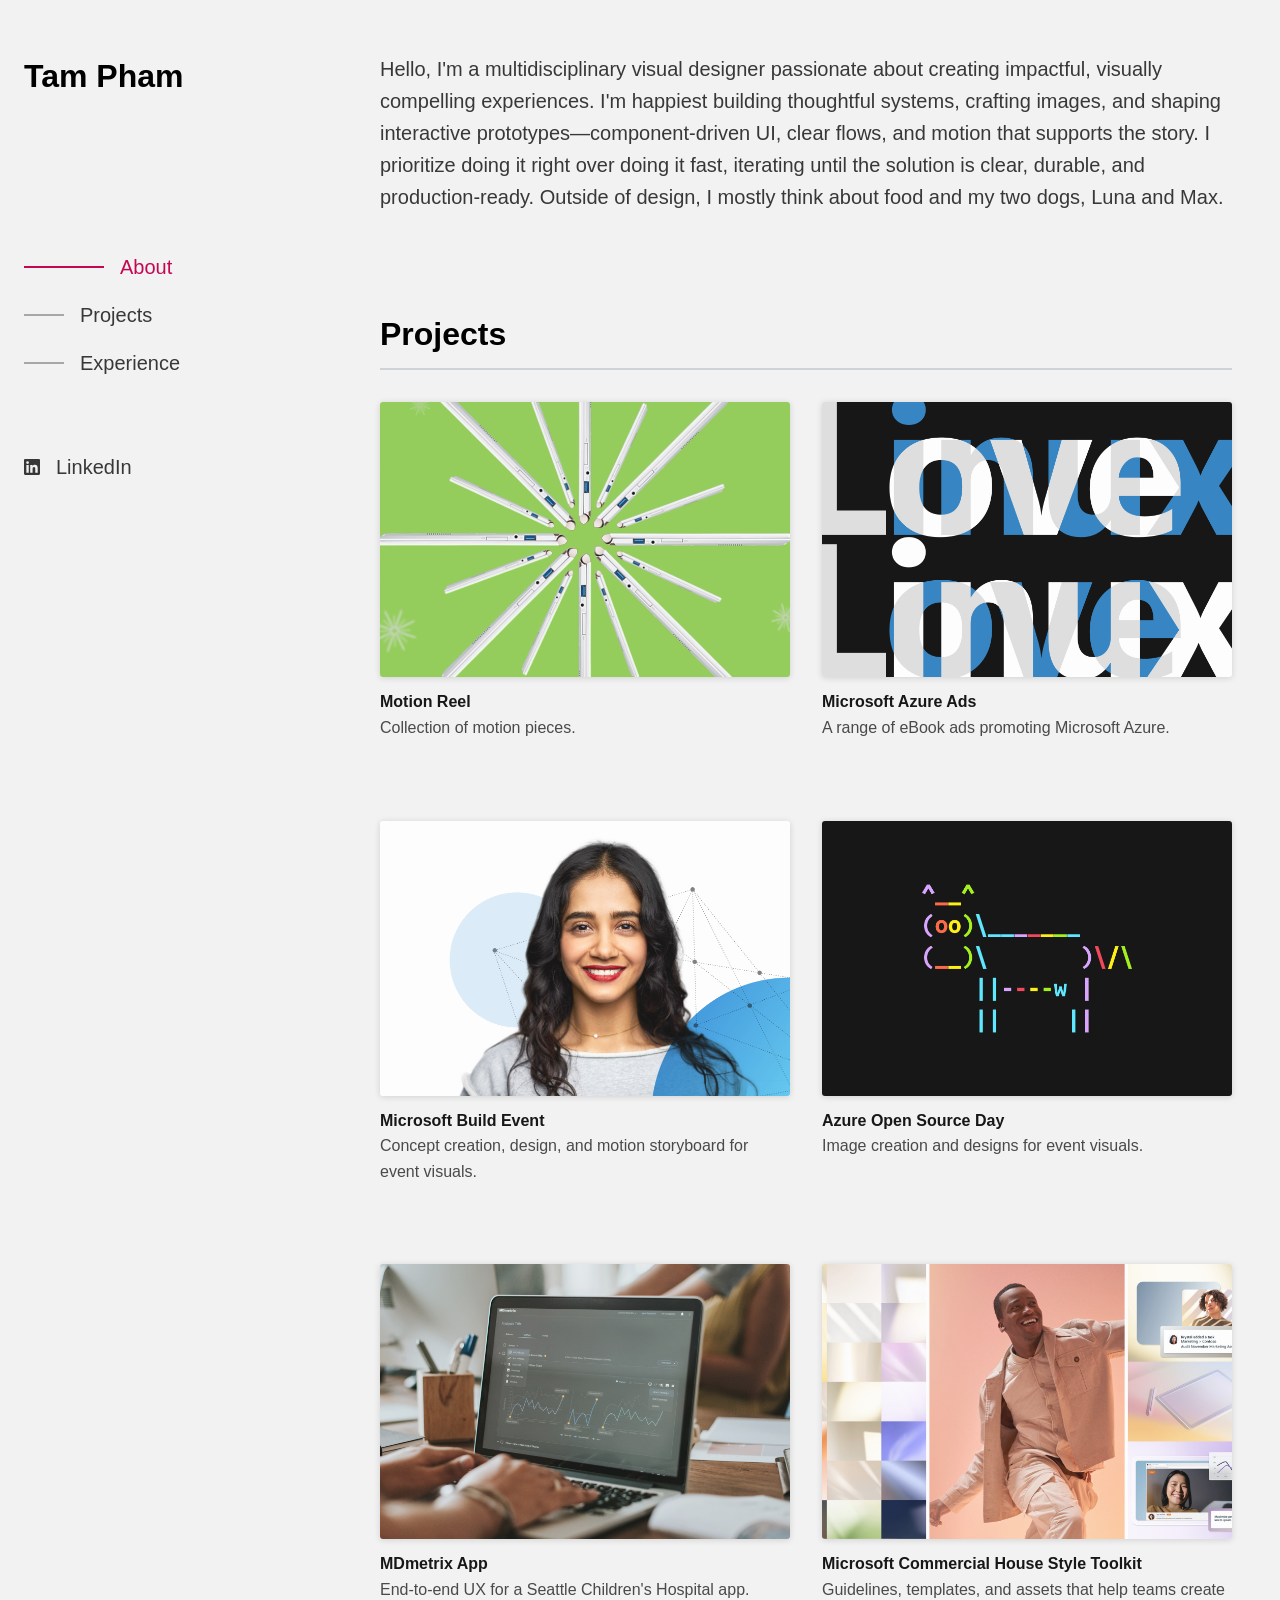
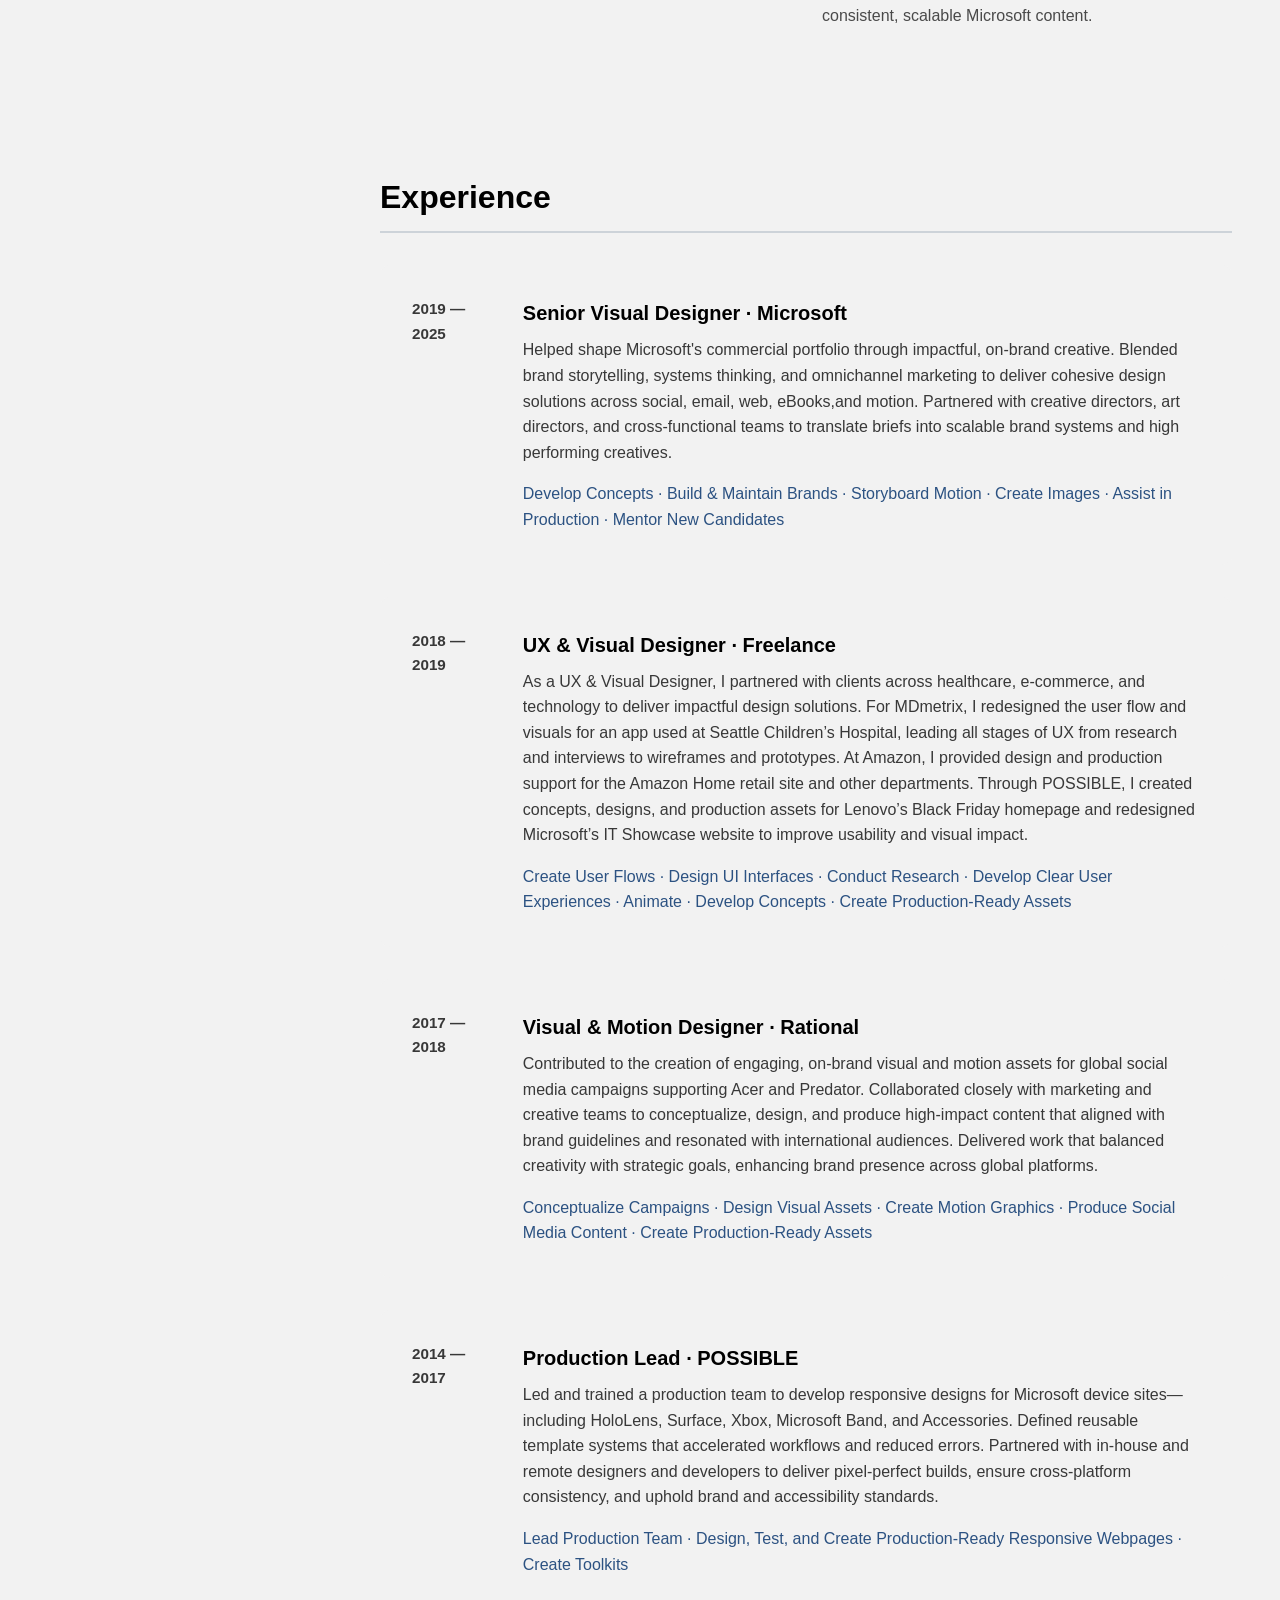
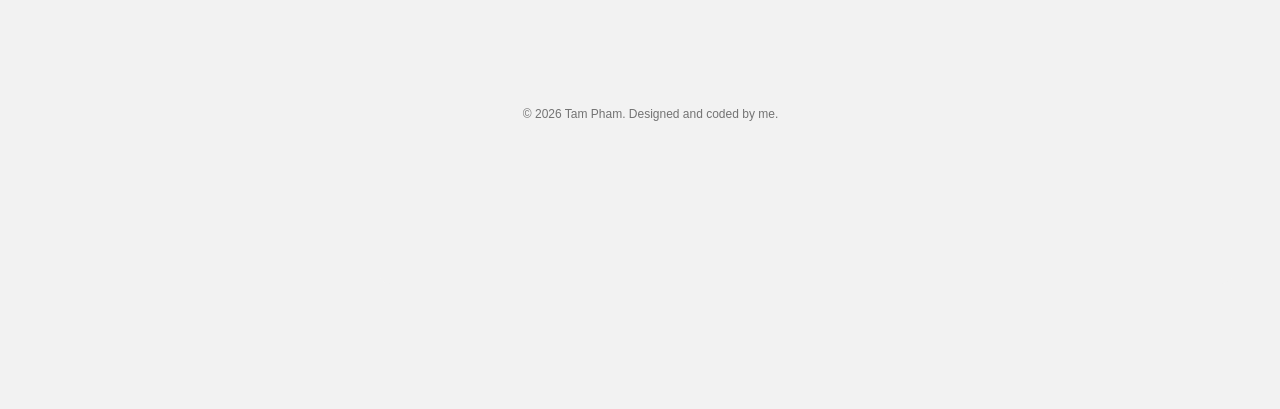
==== index.html @ 83b09cd3 "tweak" ====
<!DOCTYPE html>
<html lang="en">

  <head>
  <meta name="viewport" content="width=device-width,initial-scale=1" />
  <title>Tam Pham — Portfolio</title>
  <!-- Your stylesheet -->
  <link rel="stylesheet" href="./css/style.css">
</head>
  </head>
    
  <body>
  <div class="page-layout">
  <aside class="sidebar">
    <div class="sidebar-inner">
    <h1 class="logo"><a href="index.html">Tam Pham</a></h1>

      <!-- Hamburger button -->
      <button class="menu-toggle" aria-controls="site-nav" aria-expanded="false">
        <svg width="28" height="28" viewBox="0 0 24 24" aria-hidden="true">
          <rect x="3" y="6" width="18" height="2" rx="1"></rect>
          <rect x="3" y="11" width="18" height="2" rx="1"></rect>
          <rect x="3" y="16" width="18" height="2" rx="1"></rect>
        </svg>
      </button>

     <nav id="site-nav">
       <ul>
          <li><a href="#about">About</a></li>
          <li><a href="#projects">Projects</a></li>
          <li><a href="#experience">Experience</a></li>
       </ul>
<a href="https://www.linkedin.com/in/tam-pham-i-am"
  class="nav-linkedin"
  target="_blank"
  rel="noopener noreferrer"
>
  <svg
    class="icon-linkedin"
    xmlns="http://www.w3.org/2000/svg"
    viewBox="0 0 24 24"
    aria-hidden="true"
  >
    <path
      d="M20.45 20.45h-3.56v-5.57c0-1.33-.03-3.05-1.86-3.05-1.86 
         0-2.15 1.45-2.15 2.95v5.67H9.32V9h3.41v1.56h.05c.48-.9 
         1.66-1.86 3.42-1.86 3.66 0 4.34 2.41 4.34 5.54v6.21zM5.34 
         7.43a2.07 2.07 0 11-.01-4.14 2.07 2.07 0 01.01 4.14zm1.78 
         13.02H3.56V9h3.56v11.45zM22.22 0H1.78C.8 0 0 .78 0 1.72v20.55C0 
         23.22.8 24 1.78 24h20.44c.98 0 1.78-.78 1.78-1.73V1.72C24 
         .78 23.2 0 22.22 0z"
      fill="currentColor"
    />
  </svg>
  LinkedIn
</a>


     </nav>
     </div>
    </aside>

    <main>
    <section id="about" class="section">
      <p>Hello, I'm a multidisciplinary visual designer passionate about creating impactful, visually compelling experiences. 
        I'm happiest building thoughtful systems, crafting images, and shaping interactive prototypes—component-driven UI, 
        clear flows, and motion that supports the story. I prioritize doing it right over doing it fast, iterating until 
        the solution is clear, durable, and production-ready. Outside of design, I mostly think about food and my two dogs, Luna and Max.</p>
      </section>

      <section id="projects" class="section">
        <h2>Projects</h2>
        <div class="project-grid">

          <a href="./project_motion_reel.html" class="project-card">
          <img src="./assets/MotionReel_cover.png" alt="Motion Reel">
          <h4>Motion Reel</h4>
          <p>Collection of motion pieces.</p>
          </a>
          
          <a href="./project_ms_azure_ads.html" class="project-card">
          <img src="./assets/AZ_EbookAdInserts_covermain.png" alt="Microsoft Azure Ads">
          <h4>Microsoft Azure Ads</h4>
          <p>A range of eBook ads promoting Microsoft Azure.</p>
          </a>
          
          <a href="./project_ms_build.html" class="project-card">
          <img src="./assets/AZ_Build_cover.png" alt="Microsoft Build — Responsible Machine Learning">
          <h4>Microsoft Build Event</h4>
          <p>Concept creation, design, and motion storyboard for event visuals.</p>
          </a>

          <a href="./project_ms_azopensource.html" class="project-card">
          <img src="./assets/AzureOpenSourceDay_cover.png" alt="Azure Open Source Day">
          <h4>Azure Open Source Day</h4>
          <p>Image creation and designs for event visuals.</p>
          </a>
          
          <a href="./project_mdmetrix.html" class="project-card">
          <img src="./assets/Mdmetrix_cover.jpg" alt="MDmetrix App">
          <h4>MDmetrix App</h4>
          <p>End-to-end UX for a Seattle Children's Hospital app.</p>
          </a>
          
          <a href="./project_ms_housestylekit.html" class="project-card">
          <img src="./assets/MS_CommercialHST_cover.jpg" alt="MS Commercial House Style Toolkit">
          <h4>Microsoft Commercial House Style Toolkit</h4>
          <p>Guidelines, templates, and assets that help teams create consistent, scalable Microsoft content.</p>
          </a>
          
          
        </div>
      </section>

      <!-- EXPERIENCE -->
      <section id="experience" class="section">
        <h2>Experience</h2>

        <div class="experience-card">
          <div class="experience-date">
            <span>2019 — 2025</span>
          </div>
          <div class="experience-details">
            <h3>Senior Visual Designer · Microsoft</h3>
            <p>
              Helped shape Microsoft's commercial portfolio through impactful, on-brand creative. Blended brand storytelling, systems thinking, and omnichannel marketing to deliver cohesive design solutions across social, email, web, eBooks,and motion. Partnered with creative directors, art directors, and cross-functional teams to translate briefs into scalable brand systems and high performing creatives.
            </p>
            <ul class="skills">
            <li>Develop Concepts · Build &amp; Maintain Brands · Storyboard Motion · Create Images · Assist in Production · Mentor New Candidates</li>
            </ul>
            </div>
        </div>

        <div class="experience-card">
          <div class="experience-date">
            <span>2018 — 2019</span>
          </div>
          <div class="experience-details">
            <h3>UX &amp; Visual Designer · Freelance</h3>
            <p>
              As a UX &amp; Visual Designer, I partnered with clients across healthcare, e-commerce, and technology to deliver impactful design solutions. For MDmetrix, I redesigned the user flow and visuals for an app used at Seattle Children’s Hospital, leading all stages of UX from research and interviews to wireframes and prototypes. At Amazon, I provided design and production support for the Amazon Home retail site and other departments. Through POSSIBLE, I created concepts, designs, and production assets for Lenovo’s Black Friday homepage and redesigned Microsoft’s IT Showcase website to improve usability and visual impact.</p>
            <ul class="skills">
              <li>Create User Flows · Design UI Interfaces · Conduct Research · Develop Clear User Experiences · Animate · Develop Concepts · Create Production-Ready Assets</li>
            </ul>
            </div>
        </div>

        <div class="experience-card">
          <div class="experience-date">
            <span>2017 — 2018</span>
          </div>
          <div class="experience-details">
            <h3>Visual &amp; Motion Designer · Rational</h3>
            <p>
              Contributed to the creation of engaging, on-brand visual and motion assets for global social media campaigns supporting Acer and Predator. Collaborated closely with marketing and creative teams to conceptualize, design, and produce high-impact content that aligned with brand guidelines and resonated with international audiences. Delivered work that balanced creativity with strategic goals, enhancing brand presence across global platforms.
            </p>
            <ul class="skills">
              <li>Conceptualize Campaigns · Design Visual Assets · Create Motion Graphics · Produce Social Media Content · Create Production-Ready Assets</li>
            </ul>
          </div>
        </div>
        
                <div class="experience-card">
          <div class="experience-date">
            <span>2014 — 2017</span>
          </div>
          <div class="experience-details">
            <h3>Production Lead · POSSIBLE</h3>
            <p>
              Led and trained a production team to develop responsive designs for Microsoft device sites—including HoloLens, Surface, Xbox, Microsoft Band, and Accessories. Defined reusable template systems that accelerated workflows and reduced errors. Partnered with in-house and remote designers and developers to deliver pixel-perfect builds, ensure cross-platform consistency, and uphold brand and accessibility standards.
            </p>
            <ul class="skills">
              <li>Lead Production Team · Design, Test, and Create Production-Ready Responsive Webpages · Create Toolkits</li>
            </ul>

            <footer class="footnote">
    © 2026 Tam Pham. Designed and coded by me.
    </footer>
          </div>
        </div>
      </section>

    </main>

  </div>

<!-- JS at the very end so the DOM is loaded -->
<script>
  // ===== Cache DOM refs =====
  const sections   = document.querySelectorAll('section');
  const siteNav    = document.getElementById('site-nav');
  const menuToggle = document.querySelector('.menu-toggle');
  const navTopLinks = siteNav.querySelectorAll('ul > li > a'); // About, Projects, Experience

  // ===== Scroll handler: set active link =====
  function setActiveOnScroll() {
    let current = '';
    const offset = 120; // adjust if header height changes

    sections.forEach(section => {
      const sectionTop = section.offsetTop - offset;
      if (window.scrollY >= sectionTop) current = section.id;
    });

    navTopLinks.forEach(link => {
      link.classList.toggle('active', link.getAttribute('href') === `#${current}`);
    });
  }

  window.addEventListener('scroll', setActiveOnScroll, { passive: true });
  document.addEventListener('DOMContentLoaded', setActiveOnScroll);

  // ===== Mobile hamburger =====
  menuToggle.addEventListener('click', () => {
    siteNav.classList.toggle('active');
    const expanded = menuToggle.getAttribute('aria-expanded') === 'true';
    menuToggle.setAttribute('aria-expanded', String(!expanded));
  });

  // Close menu after clicking a nav item (mobile)
  siteNav.querySelectorAll('a[href^="#"]').forEach(a => {
    a.addEventListener('click', () => {
      siteNav.classList.remove('active');
      menuToggle.setAttribute('aria-expanded', 'false');
    });
  });
</script>
    
  </body>
  
</html>
---- css/style.css ----
/* =========================
   Base / Reset
========================= */
html { scroll-behavior: smooth; }
* { margin: 0; padding: 0; box-sizing: border-box; }

body {
  font-family: "Inter", "IBM Plex Sans", "Helvetica Neue", Arial, system-ui, sans-serif;
  line-height: 1.6;
  font-size: 1.25rem;
  color: #383838;           /* body text */
  background: #F2F2F2;      /* deep blue background */
  display: flex;
  justify-content: center;
}

.footnote {
  text-align: left;
  font-size: 0.75rem;
  color: #737373;
  margin: 8rem 0;
}
/* Height-responsive spacing entire page */
:root {
  --top-align: clamp(20px, 4.5vh, 48px); /* shared vertical baseline */
  --logo-gap: clamp(12px, 6vh, 96px);
}

/* Logo: replace width-based % gap with vh-based gap */
.logo {
  font-size: 2rem;
  font-weight: bold;
  color: #000;
  margin-top: 0.2em;              /* tiny nudge for optical alignment */
  margin-bottom: var(--logo-gap); /* space below logo */
  max-width: 240px;
  white-space: nowrap;
}

.logo a {
  color: inherit;      /* keeps your existing logo color */
  text-decoration: none;
  display: inline-block; /* optional but recommended */
}

/* Highlight text */
.highlight {
  color: #C50752;
  font-weight: 500; 
}

.page-layout {
  display: flex;
  width: 100%;
  max-width: 1400px;
  padding: 1% 0%;
  gap: 2rem;
}

/* ===== Sidebar (Desktop) ===== */
.sidebar {
  position: relative;
  width: 300px;
  background: #F2F2F2;
  padding: 2rem 1.5rem;   /* ← choose whichever left padding you prefer */
  display: flex;
  flex-direction: column;
  align-items: stretch;
  gap: 1.25rem;
  height: 100vh;
}

.sidebar-inner {
  position: sticky;
  top: 2rem;
  z-index: 100;
  display: flex;
  flex-direction: column;
  height: 100%;
  gap: clamp(8px, 2.5vh, 28px);   /* proportional vertical rhythm */
}

/* Nav block: sits lower, but capped; scrolls if too tall */
#site-nav {
  display: flex;
  flex-direction: column;
  flex: 1 1 auto;
  min-height: 0;                 /* REQUIRED for flex scroll */
  overflow-y: auto;
  gap: 1rem;
  padding-right: .25rem;
  margin-block-start: clamp(8px, 8vh, 20vh);
  max-height: clamp(240px, 62vh, 70vh);
}

/* Keep your list + link styles (unchanged) */
.sidebar nav ul { list-style: none; padding: 0; margin: 0; }
.sidebar nav li { margin-bottom: 1rem; }

/* Nav links + decorative line */
.sidebar nav a {
  display: flex;
  align-items: center;
  gap: 1rem;
  color: #383838;
  font-weight: 500;
  text-decoration: none;
  transition: color 0.2s ease;
  position: relative;
}

/* left rule for main nav items */
.sidebar nav a::before {
  content: "";
  display: inline-block;
  width: 40px;
  height: 2px;
  background-color: #383838;
  opacity: 0.4;
  transition: opacity 0.3s ease, width 0.3s ease;
}

.sidebar nav a:hover,
.sidebar nav a.active { color: #C50752; }
.sidebar nav a:hover::before,
.sidebar nav a.active::before {
  opacity: 1; width: 80px; background-color: #C50752;
}

/* LinkedIn — same style, no rule, pinned at bottom of the nav column */
.sidebar nav a.nav-linkedin::before { content: none; }
.sidebar nav a.nav-linkedin { margin-top: auto; }


/* icon sizing */
.icon-linkedin {
  width: 1rem; /* tweak size to taste */
  height: 1rem;
  display: inline-block;
}


/* Hamburger hidden on desktop */
.menu-toggle {
  display: none;
  background: none;
  border: none;
  cursor: pointer;
  padding: .25rem;
}
.menu-toggle svg rect { fill: #000; }

/* =========================
   Main content
========================= */
main {
  flex: 1;
  padding: var(--top-align) 3rem 3rem;
  max-width: 1280px;
}

/* Sections */
.section { margin-bottom: 6rem; }
.section h2 {
  font-size: 2rem;
  margin-bottom: 1rem;
  border-bottom: 2px solid rgba(149, 163, 178, 0.4);
  padding-bottom: 0.5rem;
  color: #000;
}

/* Project Grid & Cards */
.project-grid {
  display: grid;
  grid-template-columns: repeat(auto-fit, minmax(400px, 1fr));
  gap: 2rem;
  margin-top: 2rem;
}
.project-card {
  display: flex;
  flex-direction: column;
  align-items: flex-start;
  text-decoration: none;
  color: #383838;
  border-radius: 3px;
  margin-bottom: 2rem;
  opacity: 90%;
  transition: transform 0.2s ease, opacity 0.2s ease;
}
.project-card img {
  width: 100%;
  height: 275px;
  display: block;
  object-fit: cover;
  border-radius: 3px;
}
.project-card h4 { margin: 0.75rem 0 0; font-size: 1rem; color: #000; }
.project-card p  { margin: 0 0 1rem;     font-size: 1rem; color: #383838; }
.project-card:hover { opacity: 100%; transform: translateY(-5px); }

/* Experience */
#experience { margin-bottom: 4rem; }
#experience h2 { margin-bottom: 2rem; }

.experience-card {
  display: flex;
  background: #F2F2F2;
  border-radius: 10px;
  padding: 2rem;
  margin-bottom: 2rem;
  gap: 2rem;
}
.experience-date {
  flex: 0 0 10%;         /* fixed width column on desktop */
  font-weight: bold;
  color: #383838;
  display: flex;
  flex-direction: column;
  justify-content: flex-start;
  font-size: 0.95rem;
}
.experience-details h3 {
  font-size: 1.25rem;
  margin-bottom: 0.5rem;
  color: #000;
  transition: color 0.2s ease;
}
.experience-details p {
  color: #383838;
  font-size: 1rem;
  line-height: 1.6;
  margin-bottom: 1rem;
}

/* Skills */
.skills { display: flex; flex-wrap: wrap; list-style: none; }
.skills li { font-size: 1rem; color: #2C5282; font-weight: 500; }


/* Contact links */
#contact p a { color: #F48FB1; text-decoration: none; }
#contact p a:hover { text-decoration: underline; }

/* =========================
 Subpages
========================= */

.project-hero img {
  width: 100%;
  height: auto;
  display: block;
  border-radius: 0.5rem; /* optional */
}
.project-hero {
  margin-bottom: 2rem;
}

.project-hero video.hero-video {
  width: 100%;
  height: auto;
  display: block;
  border-radius: 3px;
  object-fit: contain;       /* keep it beautifully cropped */
}


/* Masonry: two columns on desktop, one on mobile */
.project-masonry {
  column-count: 1;
  column-gap: 2rem;         /* gutter between columns */
  margin-top: 2rem;
  margin-bottom: 5rem;
}

.m-item {
  break-inside: avoid;          /* keep each figure intact */
  margin: 0 0 2rem;
}

.m-item img {
  width: 100%;
  height: auto;
  display: block;
  border-radius: 3px;         /* match your style */
}

/* Global subtle image/video shadow */
.project-card img,
.m-item img,
.project-hero img,
.project-hero .hero-video  {
  box-shadow: 0 1px 6px rgba(0, 0, 0, 0.15);
}

.no-shadow {
  box-shadow: none !important;
}


/* =========================
   Desktop only (>=769px)
========================= */
@media (min-width: 769px) {
  .section {
    scroll-margin-top: 2rem; /* spacing above page */
  }

  /* Masonry layout */
  .project-masonry { column-count: 2; }

  .project-masonry .m-item.wide {
  width: 100%;
  column-span: all;
  break-inside: avoid;
  display: block;
  }

  /* Extra LinkedIn spacing on desktop */
  .sidebar nav a.nav-linkedin {
    margin-top: 2em; /* gives visual separation */
  }
}

/* =========================
   Mobile (<=768px)
========================= */
@media (max-width: 768px) {
  :root { --mobile-header-h: 56px; }      /* header height used below */
  .section { scroll-margin-top: var(--mobile-header-h); }

  /* Layout stacks */
  .page-layout {
    flex-direction: column;
    gap: .75rem;
  }

  /* Sidebar becomes top header bar */
  .sidebar {
    position: sticky;          /* pin whole header */
    top: 0;
    z-index: 1000;
    width: 100%;
    height: auto;
    padding: 0 .8rem;          /* no vertical padding */
    border-bottom: 1px solid #383838;
    background: #F2F2F2;
    display: flex;
    align-items: center;       /* center the row vertically */
  }

  /* Header row: logo + hamburger */
  .sidebar-inner {
    position: relative;        /* anchor for dropdown nav */
    top: auto;
    z-index: 1000;
    display: flex;
    flex-direction: row;
    align-items: center;
    justify-content: space-between;
    gap: .5rem;
    width: 100%;
    height: var(--mobile-header-h);
  }

  .logo {
    margin: 0;
    font-size: 1.5rem;
    font-weight: 700;
    line-height: 1;
  }

  /* Hamburger button */
  .menu-toggle {
    position: static;          /* flex item in the row */
    margin-left: auto;
    display: inline-flex;
    align-items: center;
    justify-content: center;
    width: 40px;
    height: 40px;              /* comfy tap target */
    background: none;
    border: none;
    padding: 0;
    line-height: 0;
    cursor: pointer;
    z-index: 1002;             /* just for stacking, not positioning */
  }
  .menu-toggle svg { width: 24px; height: 24px; }
  .menu-toggle svg rect { fill: #000; }

  /* Mobile dropdown nav */
  #site-nav {
    display: none;             /* hidden until toggled */
    position: absolute;        /* anchored to .sidebar-inner */
    top: 100%;
    right: 0;
    margin-block-start: 0;     /* reset desktop offset */
    max-height: none;          /* no scroll constraints */
    overflow: visible;
    background: #F2F2F2;
    border: 1px solid #383838;
    border-radius: 10px;
    padding: 1.25rem 1rem;
    min-width: 180px;
    z-index: 1001;
    transform: translateY(-3px);   /* ← MOVE UP */
  }
  #site-nav.active { display: block; }

  #site-nav ul {
    display: flex;
    flex-direction: column;
    gap: .55rem;
    margin: 0;
    padding: 0;
  }

  /* extra delineation before LinkedIn */
  .sidebar nav a.nav-linkedin {
    margin-top: .9rem;
  }

  /* No decorative line in compact menu */
  .sidebar nav a::before {
    display: none;
  }

  /* Content adjustments */
  main { padding: 1rem; }
  .project-grid { grid-template-columns: 1fr; }
  .experience-card { flex-direction: column; gap: .75rem; }
  .experience-date { flex: none; width: 80%; margin-bottom: 0; }
}

/* =========================
   Short desktops(short height)
========================= */
@media (max-height: 800px) and (min-width: 769px) {
  .logo { font-size: 2.2rem; }
  #site-nav { gap: 0.75rem; }
  .sidebar nav a { gap: 0.75rem; }
}

@media (max-height: 700px) and (min-width: 769px) {
  .logo { font-size: 2rem; }
  #site-nav { gap: 0.6rem; }
  .sidebar nav a { gap: 0.6rem; }
  .sidebar nav a::before { width: 32px; }
  .sidebar nav a:hover::before,
  .sidebar nav a.active::before { width: 56px; }
}
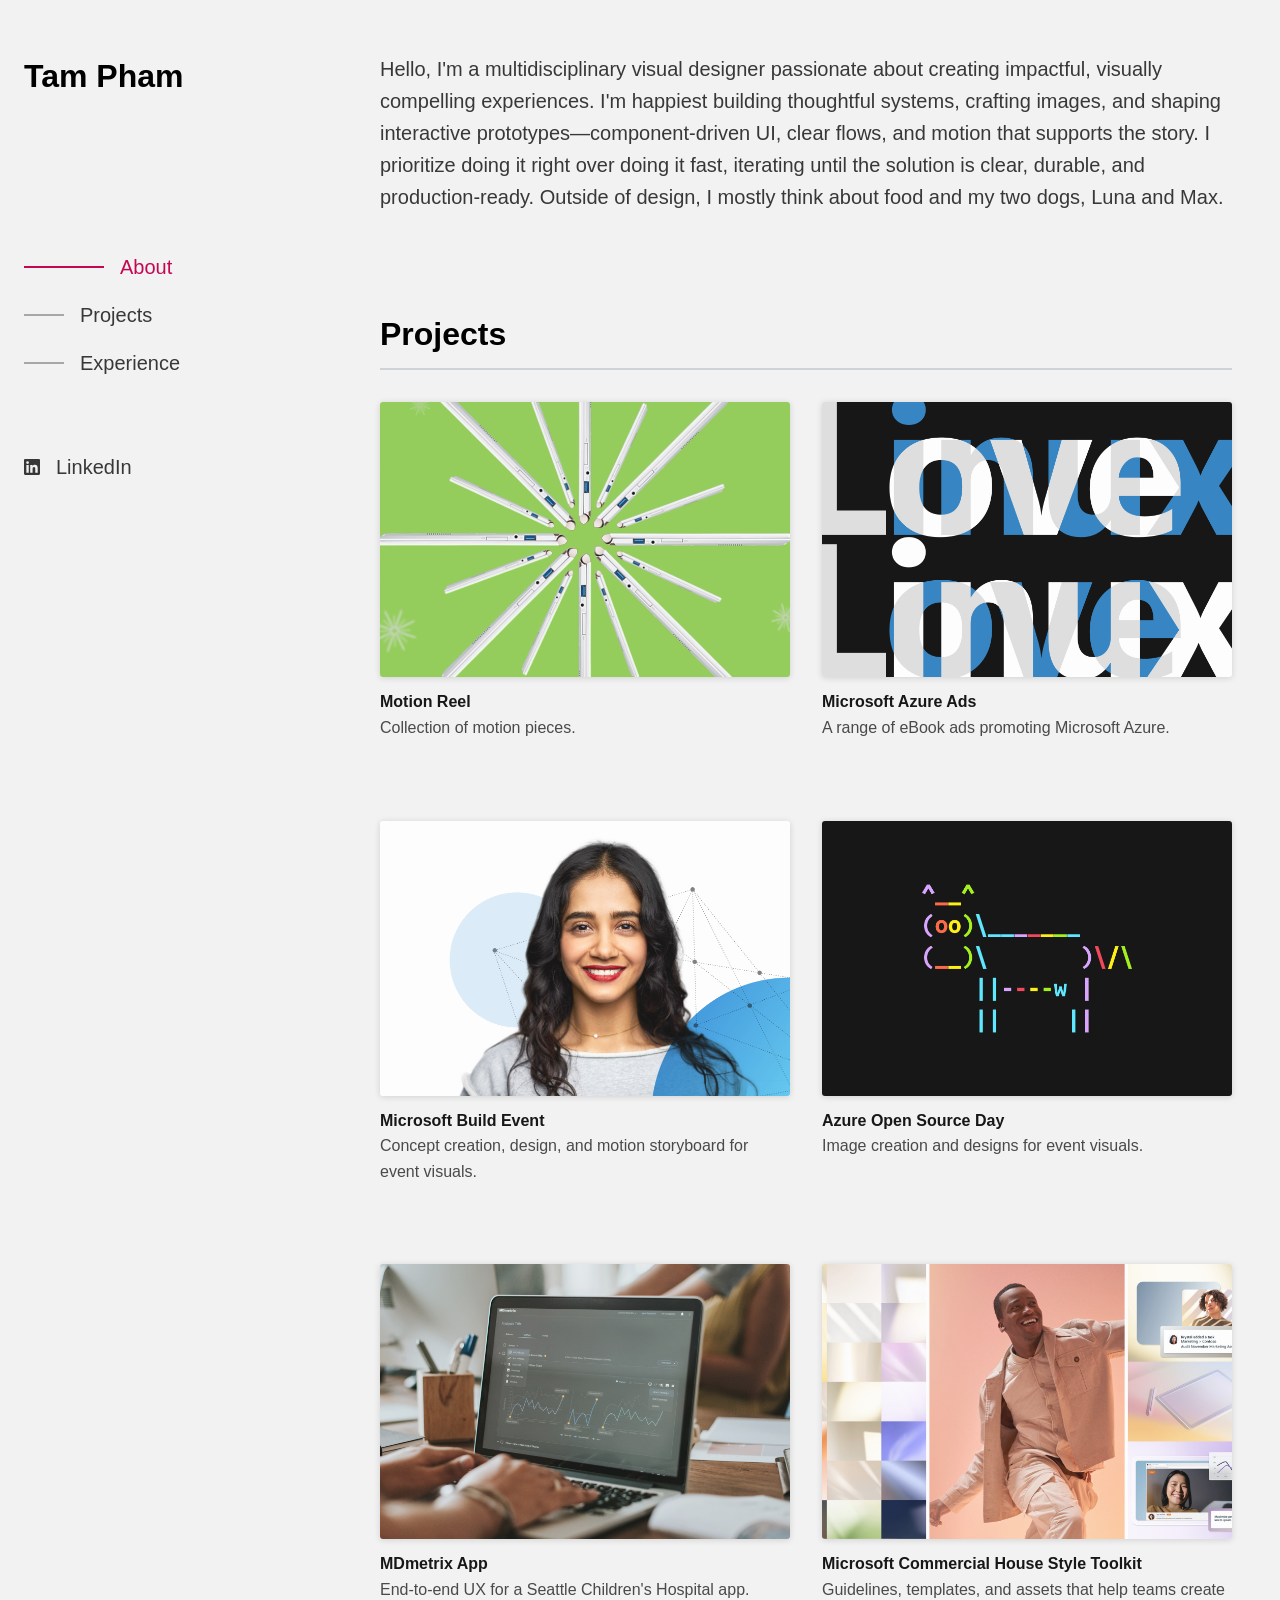
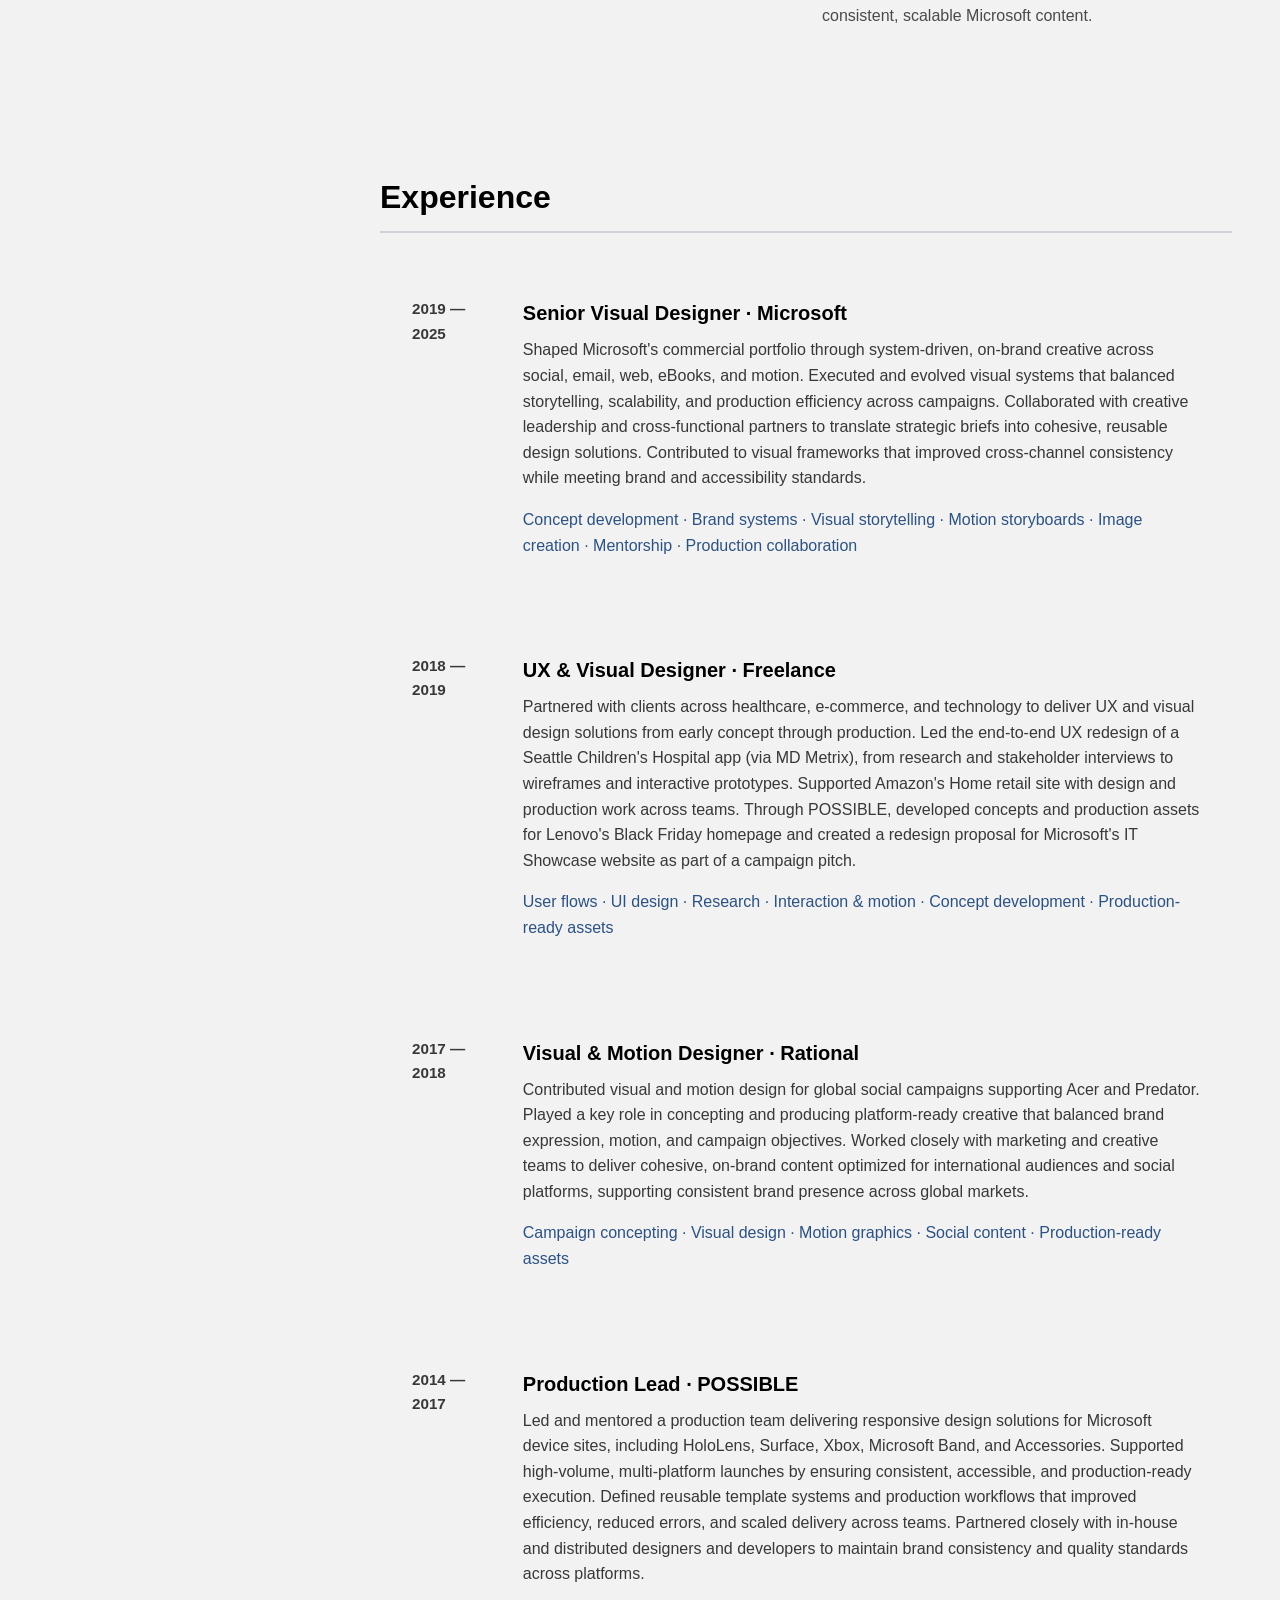
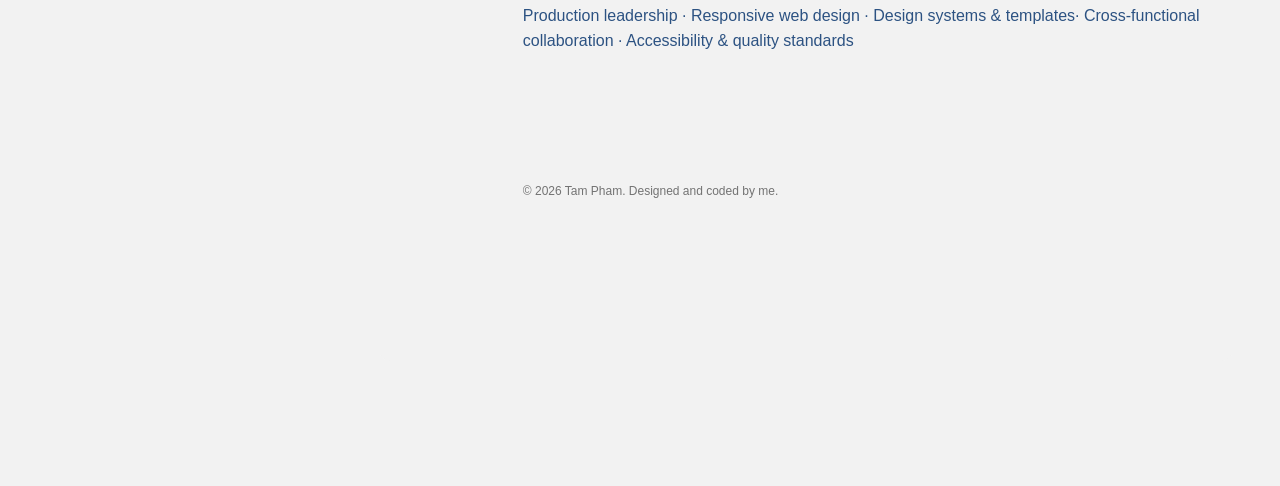
==== commit fcbaa0ca: "experience copy" ====
--- a/index.html
+++ b/index.html
@@ -123,10 +123,17 @@
           <div class="experience-details">
             <h3>Senior Visual Designer · Microsoft</h3>
             <p>
-              Helped shape Microsoft's commercial portfolio through impactful, on-brand creative. Blended brand storytelling, systems thinking, and omnichannel marketing to deliver cohesive design solutions across social, email, web, eBooks,and motion. Partnered with creative directors, art directors, and cross-functional teams to translate briefs into scalable brand systems and high performing creatives.
+              Shaped Microsoft's commercial portfolio through system-driven, on-brand
+creative across social, email, web, eBooks, and motion. Executed and
+evolved visual systems that balanced storytelling, scalability, and
+production efficiency across campaigns. Collaborated with creative
+leadership and cross-functional partners to translate strategic briefs into
+cohesive, reusable design solutions. Contributed to visual frameworks that
+improved cross-channel consistency while meeting brand and accessibility
+standards.
             </p>
             <ul class="skills">
-            <li>Develop Concepts · Build &amp; Maintain Brands · Storyboard Motion · Create Images · Assist in Production · Mentor New Candidates</li>
+            <li>Concept development · Brand systems · Visual storytelling · Motion storyboards · Image creation · Mentorship · Production collaboration</li>
             </ul>
             </div>
         </div>
@@ -138,9 +145,15 @@
           <div class="experience-details">
             <h3>UX &amp; Visual Designer · Freelance</h3>
             <p>
-              As a UX &amp; Visual Designer, I partnered with clients across healthcare, e-commerce, and technology to deliver impactful design solutions. For MDmetrix, I redesigned the user flow and visuals for an app used at Seattle Children’s Hospital, leading all stages of UX from research and interviews to wireframes and prototypes. At Amazon, I provided design and production support for the Amazon Home retail site and other departments. Through POSSIBLE, I created concepts, designs, and production assets for Lenovo’s Black Friday homepage and redesigned Microsoft’s IT Showcase website to improve usability and visual impact.</p>
-            <ul class="skills">
-              <li>Create User Flows · Design UI Interfaces · Conduct Research · Develop Clear User Experiences · Animate · Develop Concepts · Create Production-Ready Assets</li>
+              Partnered with clients across healthcare, e-commerce, and technology to deliver 
+              UX and visual design solutions from early concept through production. 
+              Led the end-to-end UX redesign of a Seattle Children's Hospital app (via MD Metrix), 
+              from research and stakeholder interviews to wireframes and interactive prototypes. 
+              Supported Amazon's Home retail site with design and production work across teams. 
+              Through POSSIBLE, developed concepts and production assets for Lenovo's Black 
+              Friday homepage and created a redesign proposal for Microsoft's IT Showcase website as part of a campaign pitch.</p>
+            <ul class="skills">
+              <li>User flows · UI design · Research · Interaction & motion · Concept development · Production-ready assets</li>
             </ul>
             </div>
         </div>
@@ -152,10 +165,14 @@
           <div class="experience-details">
             <h3>Visual &amp; Motion Designer · Rational</h3>
             <p>
-              Contributed to the creation of engaging, on-brand visual and motion assets for global social media campaigns supporting Acer and Predator. Collaborated closely with marketing and creative teams to conceptualize, design, and produce high-impact content that aligned with brand guidelines and resonated with international audiences. Delivered work that balanced creativity with strategic goals, enhancing brand presence across global platforms.
+            Contributed visual and motion design for global social campaigns supporting Acer and Predator. 
+            Played a key role in concepting and producing platform-ready creative that balanced brand expression, 
+            motion, and campaign objectives. Worked closely with marketing and creative teams to deliver cohesive, 
+            on-brand content optimized for international audiences and social platforms, supporting consistent 
+            brand presence across global markets.
             </p>
             <ul class="skills">
-              <li>Conceptualize Campaigns · Design Visual Assets · Create Motion Graphics · Produce Social Media Content · Create Production-Ready Assets</li>
+              <li>Campaign concepting · Visual design · Motion graphics · Social content · Production-ready assets</li>
             </ul>
           </div>
         </div>
@@ -167,10 +184,15 @@
           <div class="experience-details">
             <h3>Production Lead · POSSIBLE</h3>
             <p>
-              Led and trained a production team to develop responsive designs for Microsoft device sites—including HoloLens, Surface, Xbox, Microsoft Band, and Accessories. Defined reusable template systems that accelerated workflows and reduced errors. Partnered with in-house and remote designers and developers to deliver pixel-perfect builds, ensure cross-platform consistency, and uphold brand and accessibility standards.
+             Led and mentored a production team delivering responsive design solutions for Microsoft device sites, 
+             including HoloLens, Surface, Xbox, Microsoft Band, and Accessories. Supported high-volume, multi-platform 
+             launches by ensuring consistent, accessible, and production-ready execution. Defined reusable template 
+             systems and production workflows that improved efficiency, reduced errors, and scaled delivery across 
+             teams. Partnered closely with in-house and distributed designers and developers to maintain brand 
+             consistency and quality standards across platforms.
             </p>
             <ul class="skills">
-              <li>Lead Production Team · Design, Test, and Create Production-Ready Responsive Webpages · Create Toolkits</li>
+              <li>Production leadership · Responsive web design · Design systems & templates· Cross-functional collaboration · Accessibility & quality standards</li>
             </ul>
 
             <footer class="footnote">
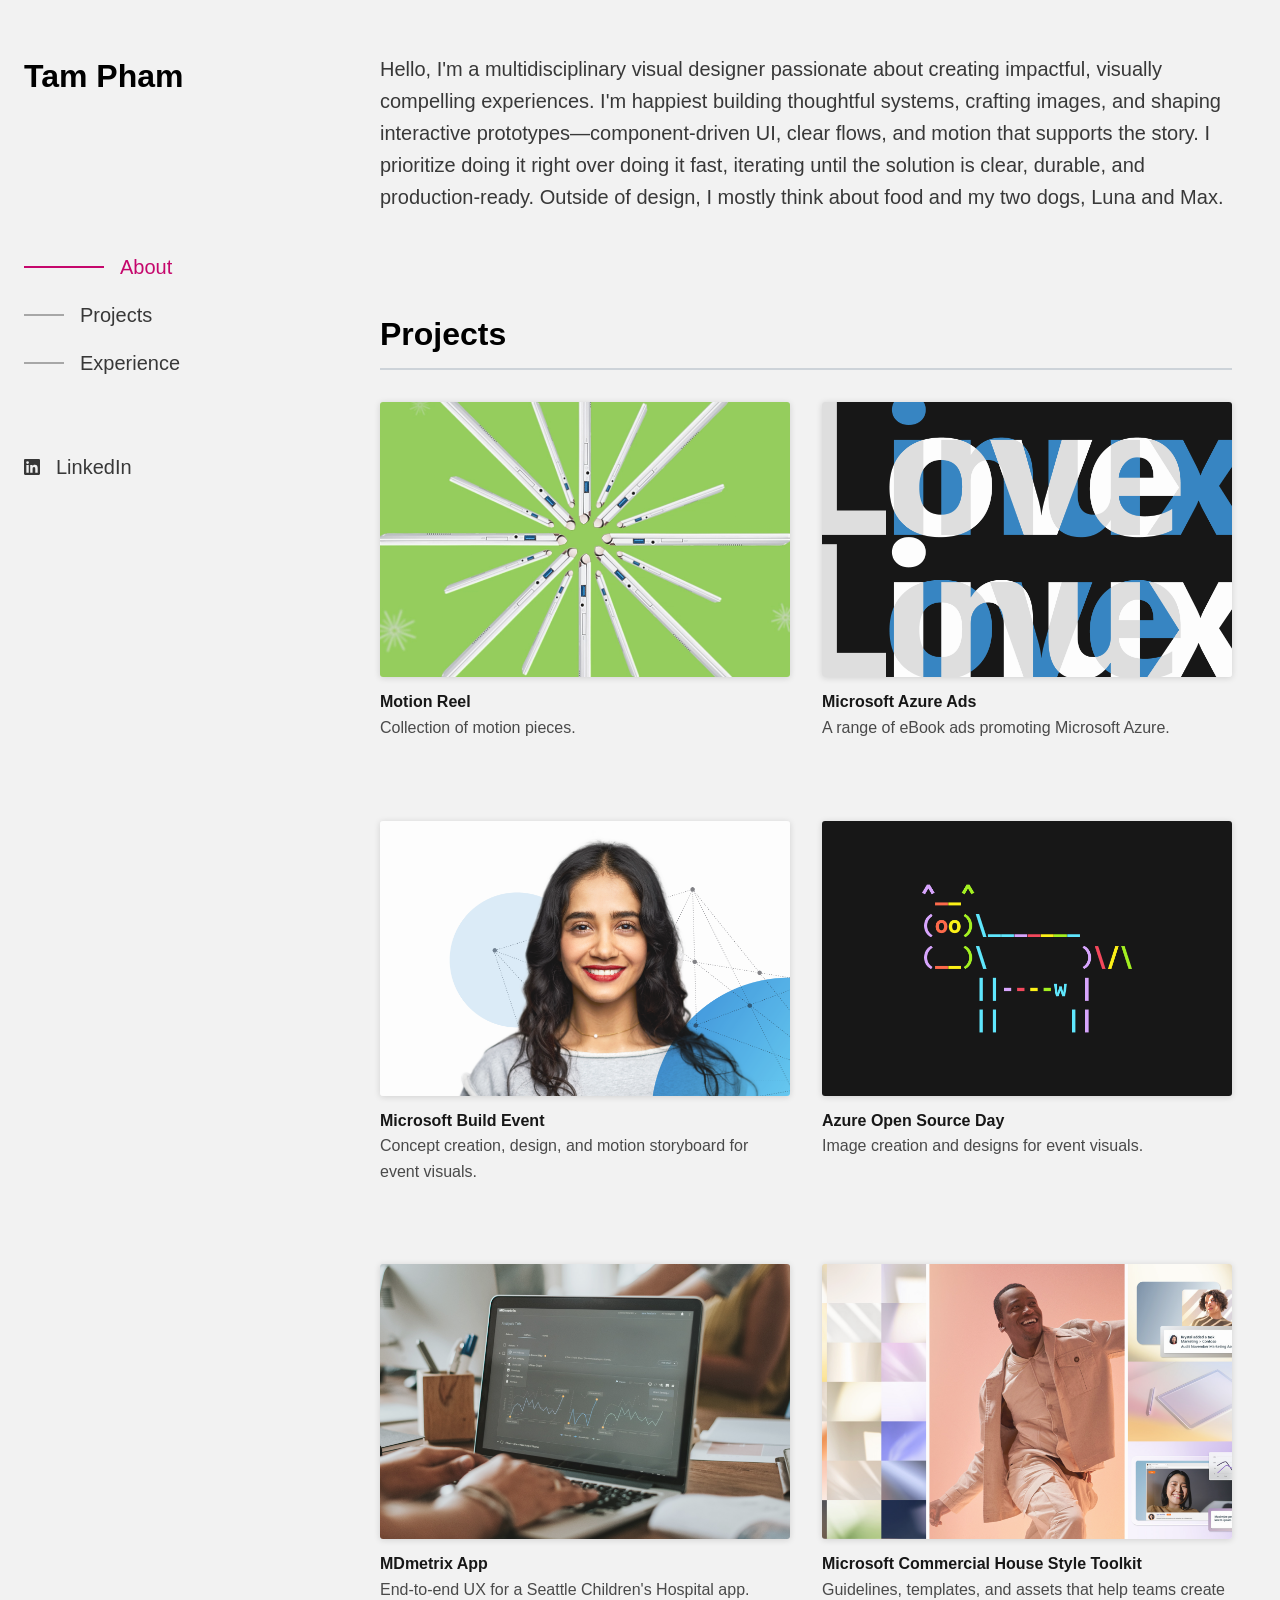
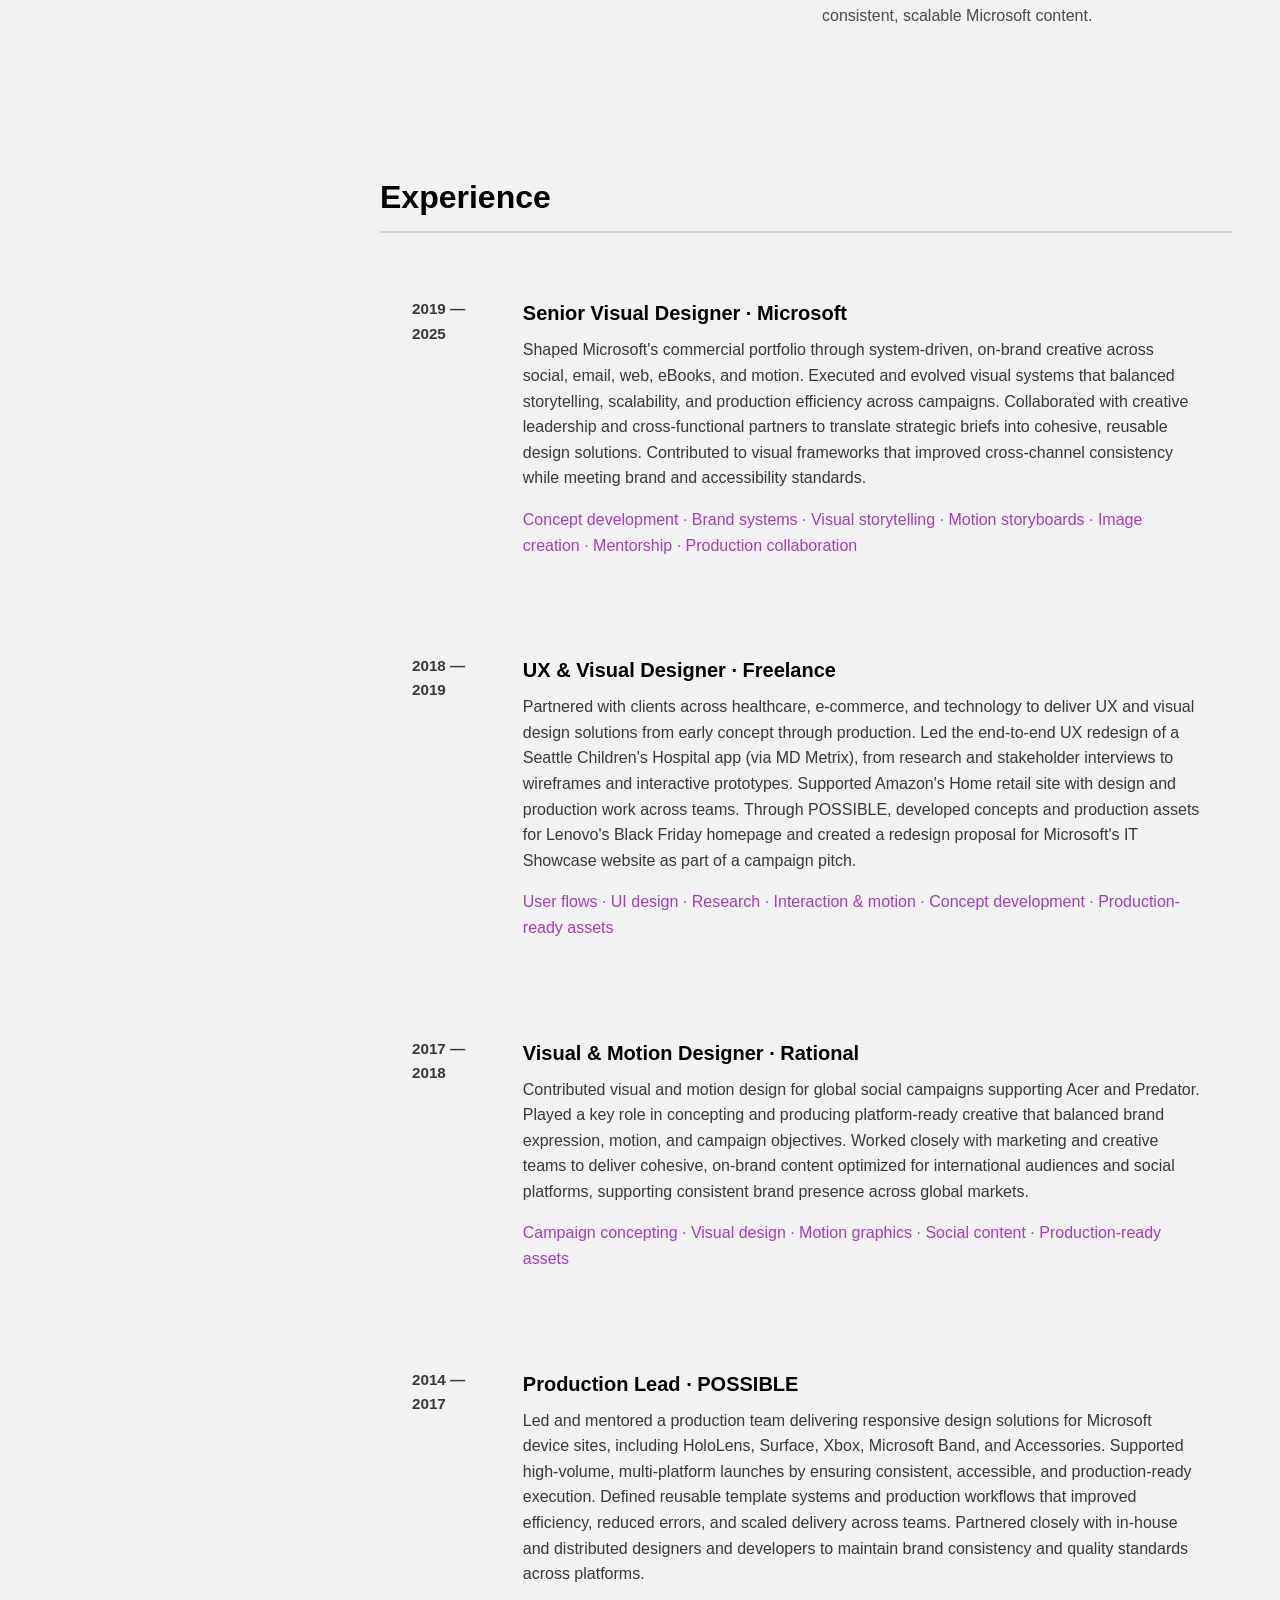
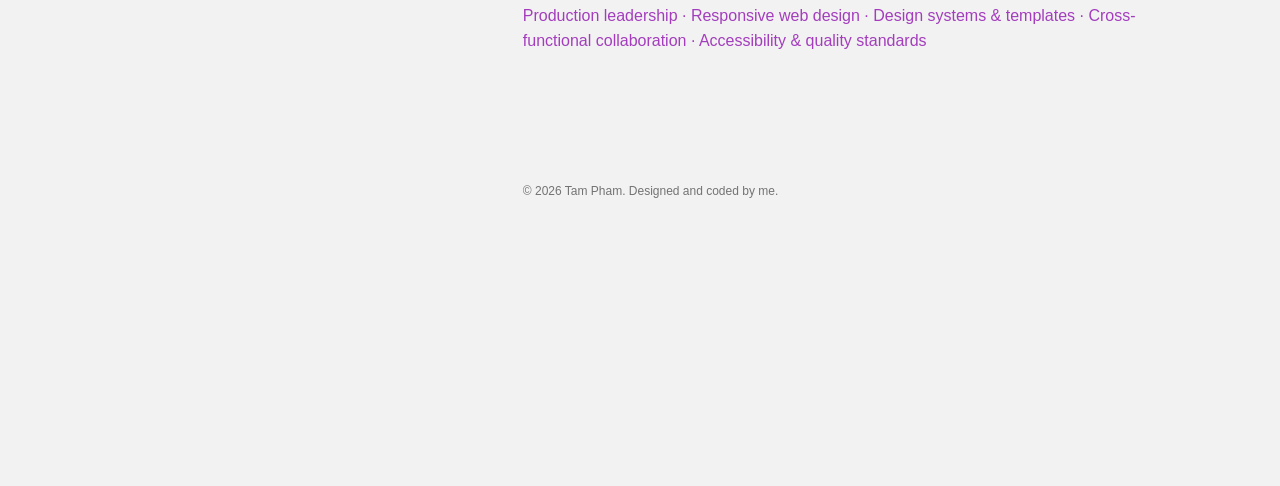
==== commit 0be36e31: "fix" ====
--- a/index.html
+++ b/index.html
@@ -192,7 +192,7 @@
              consistency and quality standards across platforms.
             </p>
             <ul class="skills">
-              <li>Production leadership · Responsive web design · Design systems & templates· Cross-functional collaboration · Accessibility & quality standards</li>
+              <li>Production leadership · Responsive web design · Design systems & templates · Cross-functional collaboration · Accessibility & quality standards</li>
             </ul>
 
             <footer class="footnote">
--- a/css/style.css
+++ b/css/style.css
@@ -45,7 +45,7 @@
 
 /* Highlight text */
 .highlight {
-  color: #C50752;
+  color: #C5076C;
   font-weight: 500; 
 }
 
@@ -121,10 +121,10 @@
 }
 
 .sidebar nav a:hover,
-.sidebar nav a.active { color: #C50752; }
+.sidebar nav a.active { color: #C5076C; }
 .sidebar nav a:hover::before,
 .sidebar nav a.active::before {
-  opacity: 1; width: 80px; background-color: #C50752;
+  opacity: 1; width: 80px; background-color: #C5076C;
 }
 
 /* LinkedIn — same style, no rule, pinned at bottom of the nav column */
@@ -234,12 +234,8 @@
 
 /* Skills */
 .skills { display: flex; flex-wrap: wrap; list-style: none; }
-.skills li { font-size: 1rem; color: #2C5282; font-weight: 500; }
-
-
-/* Contact links */
-#contact p a { color: #F48FB1; text-decoration: none; }
-#contact p a:hover { text-decoration: underline; }
+.skills li { font-size: 1rem; color: #A33DBD; font-weight: 500; }
+
 
 /* =========================
  Subpages
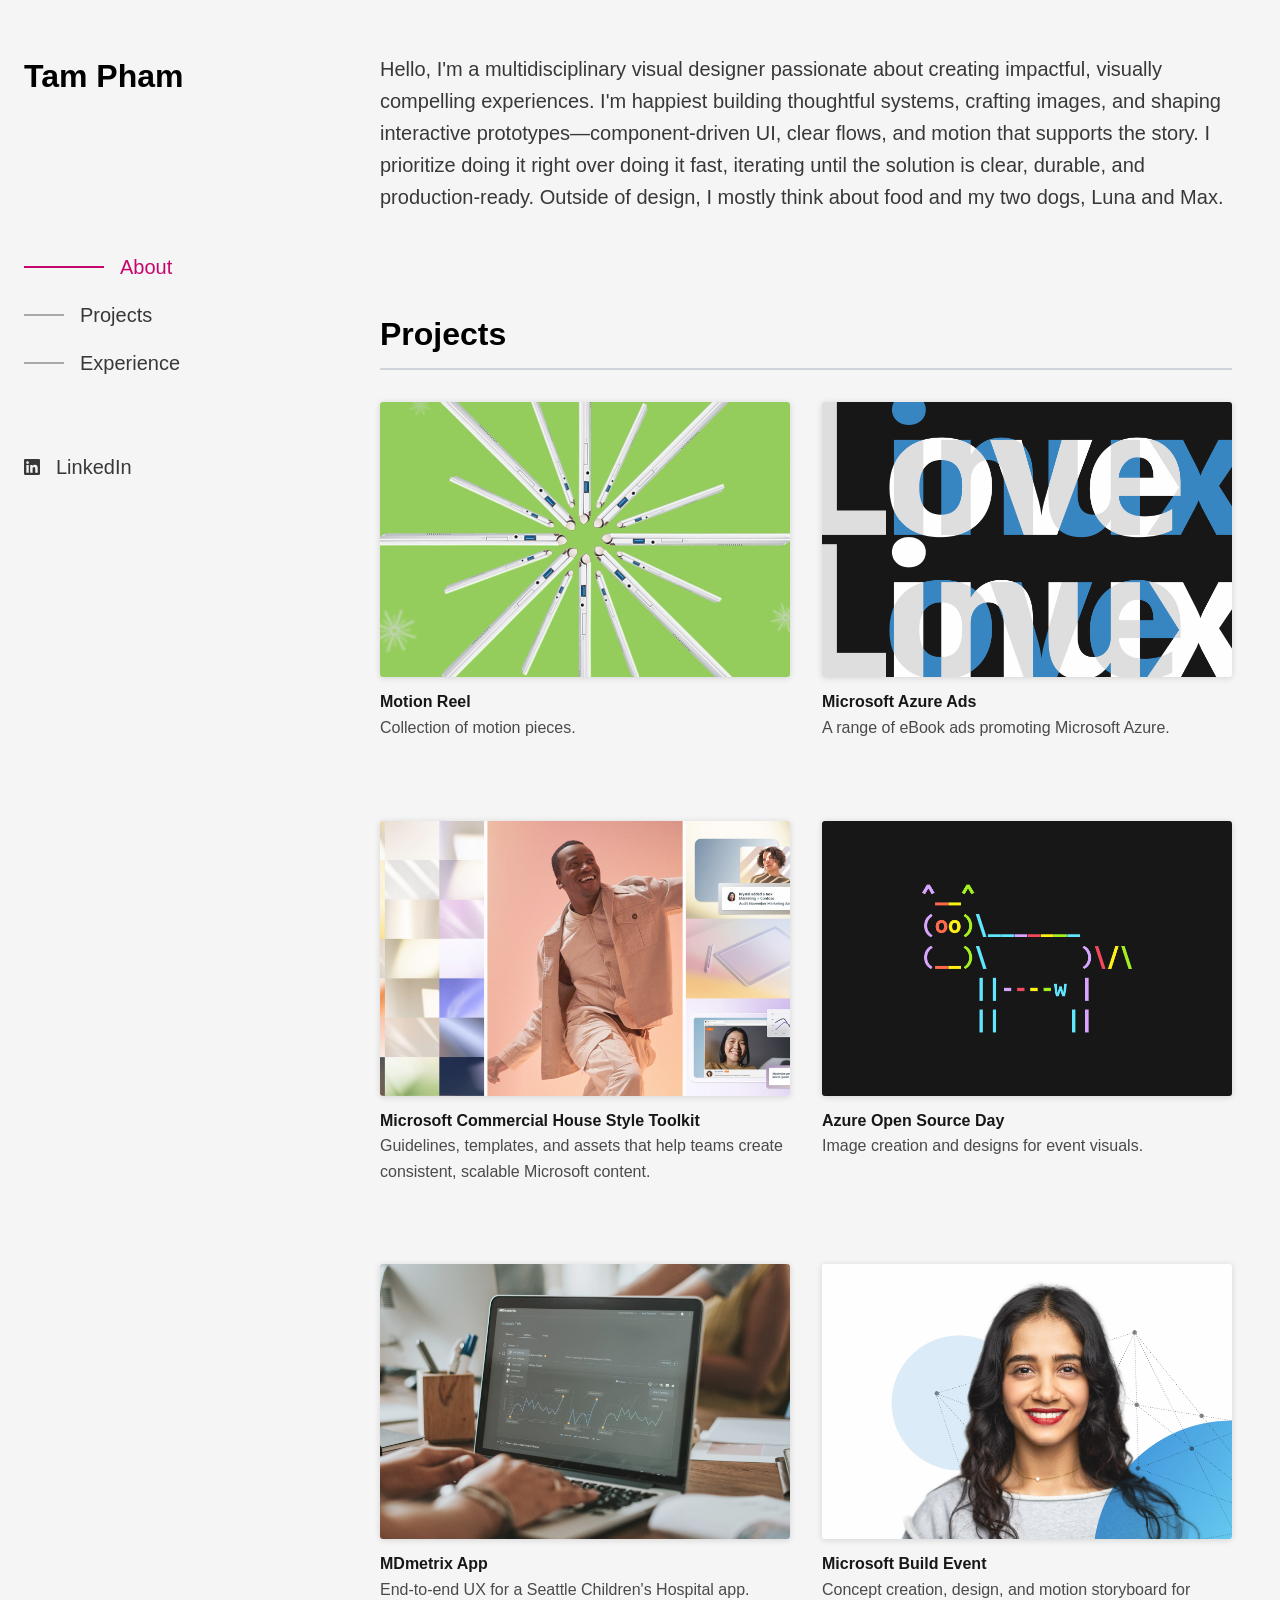
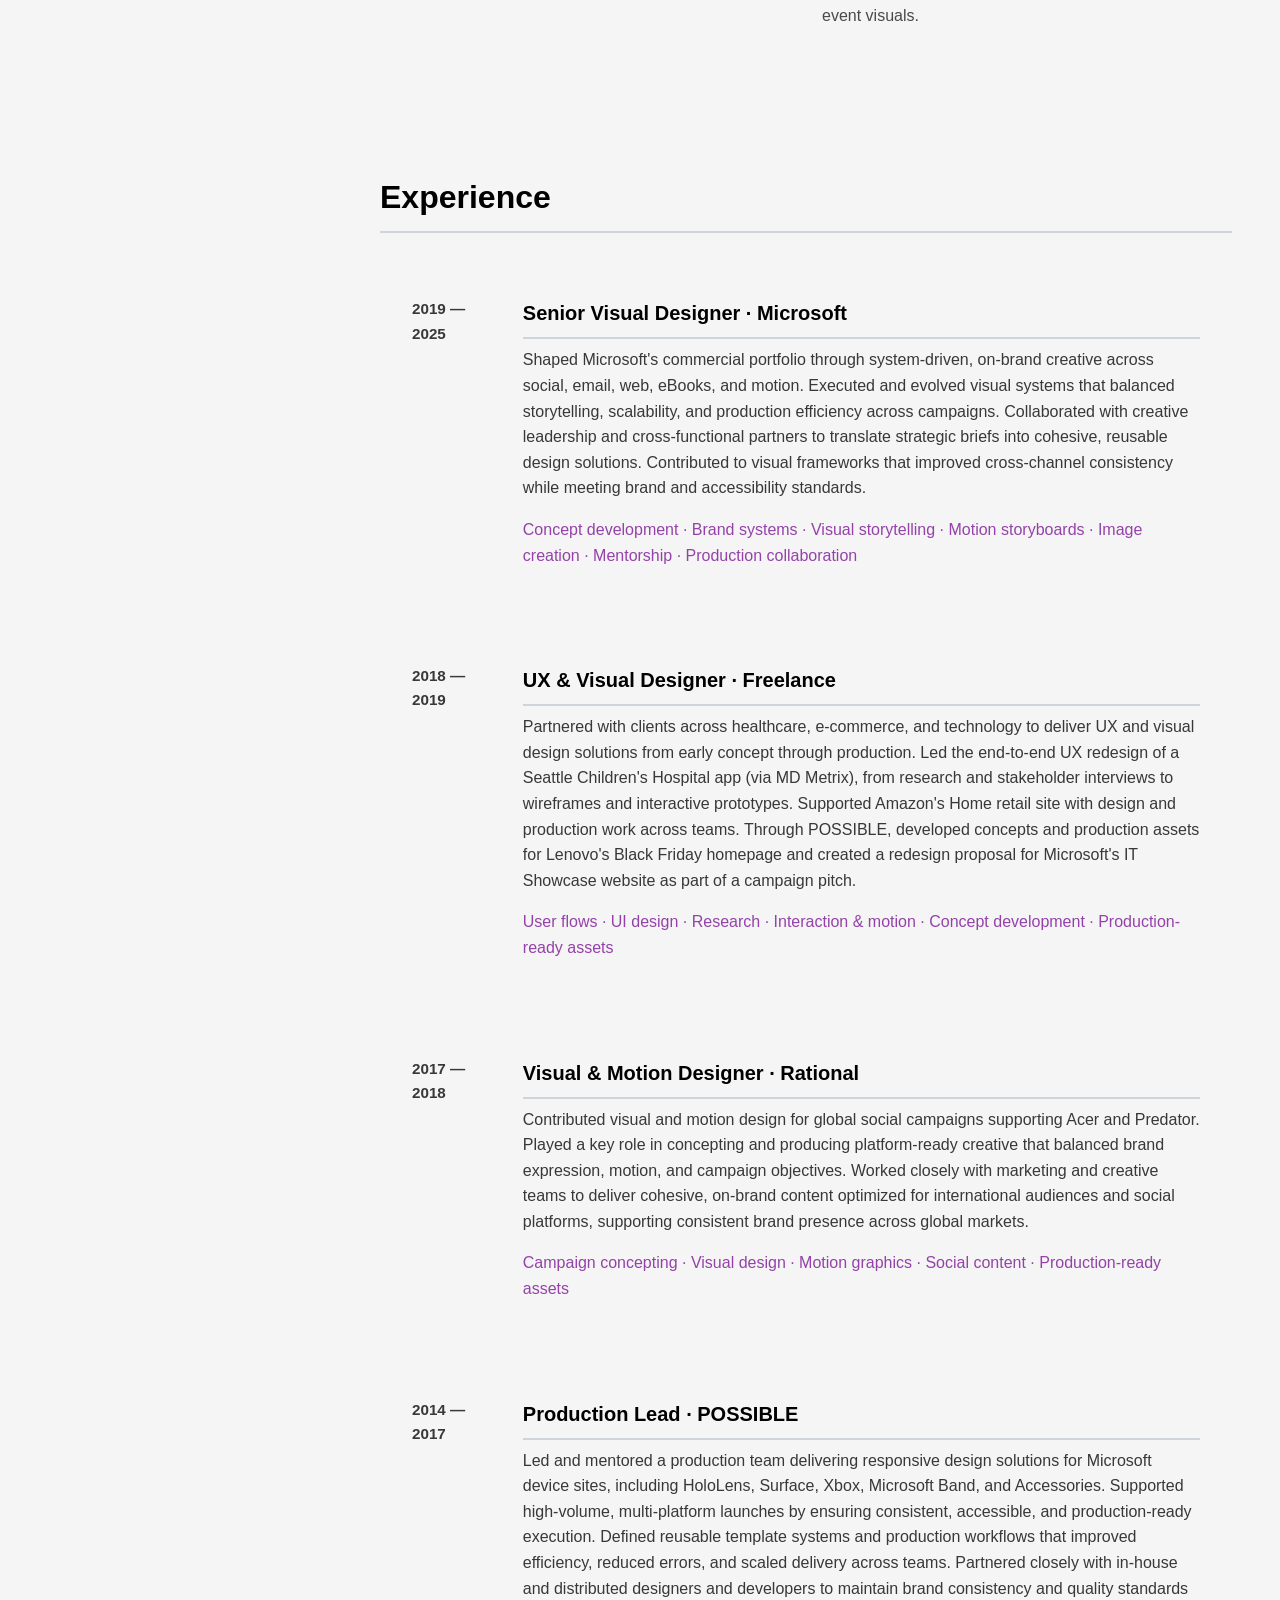
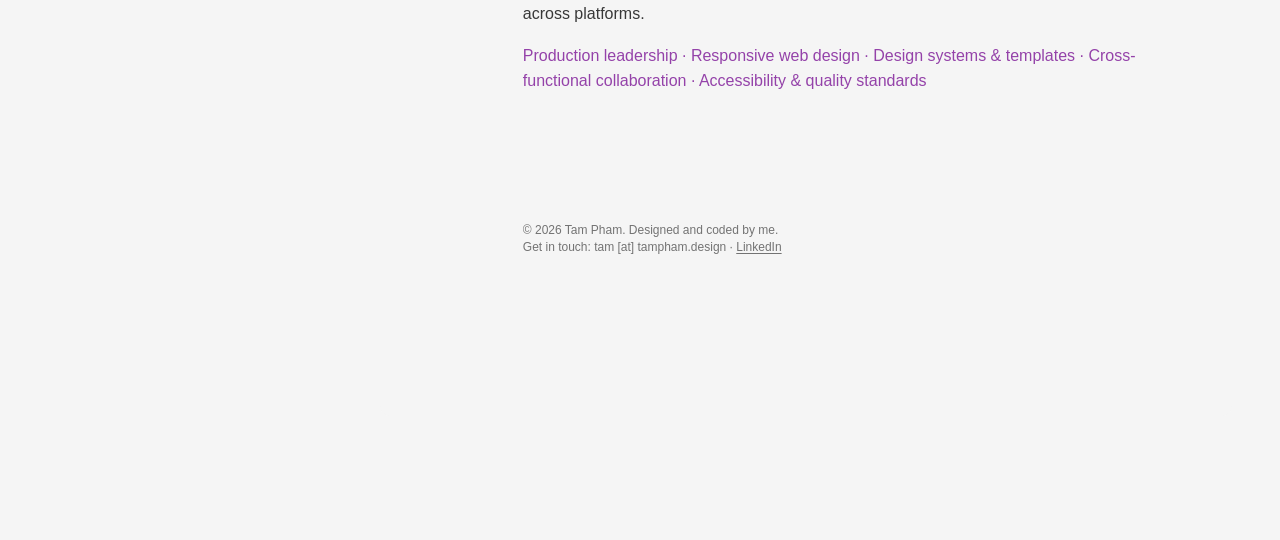
==== commit cf01397b: "Add files via upload" ====
--- a/index.html
+++ b/index.html
@@ -84,28 +84,28 @@
           <p>A range of eBook ads promoting Microsoft Azure.</p>
           </a>
           
+          <a href="./project_ms_housestylekit.html" class="project-card">
+          <img src="./assets/MS_CommercialHST_cover.jpg" alt="MS Commercial House Style Toolkit">
+          <h4>Microsoft Commercial House Style Toolkit</h4>
+          <p>Guidelines, templates, and assets that help teams create consistent, scalable Microsoft content.</p>
+          </a>
+
+          <a href="./project_ms_azopensource.html" class="project-card">
+          <img src="./assets/AzureOpenSourceDay_cover.png" alt="Azure Open Source Day">
+          <h4>Azure Open Source Day</h4>
+          <p>Image creation and designs for event visuals.</p>
+          </a>
+          
+          <a href="./project_mdmetrix.html" class="project-card">
+          <img src="./assets/Mdmetrix_cover.jpg" alt="MDmetrix App">
+          <h4>MDmetrix App</h4>
+          <p>End-to-end UX for a Seattle Children's Hospital app.</p>
+          </a>
+          
           <a href="./project_ms_build.html" class="project-card">
           <img src="./assets/AZ_Build_cover.png" alt="Microsoft Build — Responsible Machine Learning">
           <h4>Microsoft Build Event</h4>
           <p>Concept creation, design, and motion storyboard for event visuals.</p>
-          </a>
-
-          <a href="./project_ms_azopensource.html" class="project-card">
-          <img src="./assets/AzureOpenSourceDay_cover.png" alt="Azure Open Source Day">
-          <h4>Azure Open Source Day</h4>
-          <p>Image creation and designs for event visuals.</p>
-          </a>
-          
-          <a href="./project_mdmetrix.html" class="project-card">
-          <img src="./assets/Mdmetrix_cover.jpg" alt="MDmetrix App">
-          <h4>MDmetrix App</h4>
-          <p>End-to-end UX for a Seattle Children's Hospital app.</p>
-          </a>
-          
-          <a href="./project_ms_housestylekit.html" class="project-card">
-          <img src="./assets/MS_CommercialHST_cover.jpg" alt="MS Commercial House Style Toolkit">
-          <h4>Microsoft Commercial House Style Toolkit</h4>
-          <p>Guidelines, templates, and assets that help teams create consistent, scalable Microsoft content.</p>
           </a>
           
           
@@ -195,9 +195,14 @@
               <li>Production leadership · Responsive web design · Design systems & templates · Cross-functional collaboration · Accessibility & quality standards</li>
             </ul>
 
-            <footer class="footnote">
-    © 2026 Tam Pham. Designed and coded by me.
-    </footer>
+          <footer class="footnote">
+          <div>© 2026 Tam Pham. Designed and coded by me.</div>
+          <div class="contact">
+          Get in touch: tam [at] tampham.design ·
+          <a href="https://www.linkedin.com/in/tam-pham-i-am" target="_blank" rel="noopener noreferrer">LinkedIn</a>
+          </div>
+          </footer>
+
           </div>
         </div>
       </section>
--- a/css/style.css
+++ b/css/style.css
@@ -9,7 +9,7 @@
   line-height: 1.6;
   font-size: 1.25rem;
   color: #383838;           /* body text */
-  background: #F2F2F2;      /* deep blue background */
+  background: #F5F5F5;      /* deep blue background */
   display: flex;
   justify-content: center;
 }
@@ -18,7 +18,15 @@
   text-align: left;
   font-size: 0.75rem;
   color: #737373;
+  line-height: 1.4;
   margin: 8rem 0;
+}
+
+.footnote a {
+  color: inherit;
+  text-decoration: underline;
+  text-underline-offset: 2px;
+  margin-top: 0.15rem; /* very tight spacing */
 }
 /* Height-responsive spacing entire page */
 :root {
@@ -61,7 +69,7 @@
 .sidebar {
   position: relative;
   width: 300px;
-  background: #F2F2F2;
+  background: #F5F5F5;
   padding: 2rem 1.5rem;   /* ← choose whichever left padding you prefer */
   display: flex;
   flex-direction: column;
@@ -169,6 +177,14 @@
   color: #000;
 }
 
+.section h3 {
+  font-size: 1.5rem;
+  margin-bottom: 1rem;
+  border-bottom: 2px solid rgba(149, 163, 178, 0.4);
+  padding-bottom: 0.5rem;
+  color: #000;
+}
+
 /* Project Grid & Cards */
 .project-grid {
   display: grid;
@@ -204,7 +220,7 @@
 
 .experience-card {
   display: flex;
-  background: #F2F2F2;
+  background: #F5F5F5;
   border-radius: 10px;
   padding: 2rem;
   margin-bottom: 2rem;
@@ -234,7 +250,7 @@
 
 /* Skills */
 .skills { display: flex; flex-wrap: wrap; list-style: none; }
-.skills li { font-size: 1rem; color: #A33DBD; font-weight: 500; }
+.skills li { font-size: 1rem; color: #9442A9; font-weight: 500; }
 
 
 /* =========================
@@ -339,7 +355,7 @@
     height: auto;
     padding: 0 .8rem;          /* no vertical padding */
     border-bottom: 1px solid #383838;
-    background: #F2F2F2;
+    background: #F5F5F5;
     display: flex;
     align-items: center;       /* center the row vertically */
   }
@@ -393,7 +409,7 @@
     margin-block-start: 0;     /* reset desktop offset */
     max-height: none;          /* no scroll constraints */
     overflow: visible;
-    background: #F2F2F2;
+    background: #F5F5F5;
     border: 1px solid #383838;
     border-radius: 10px;
     padding: 1.25rem 1rem;
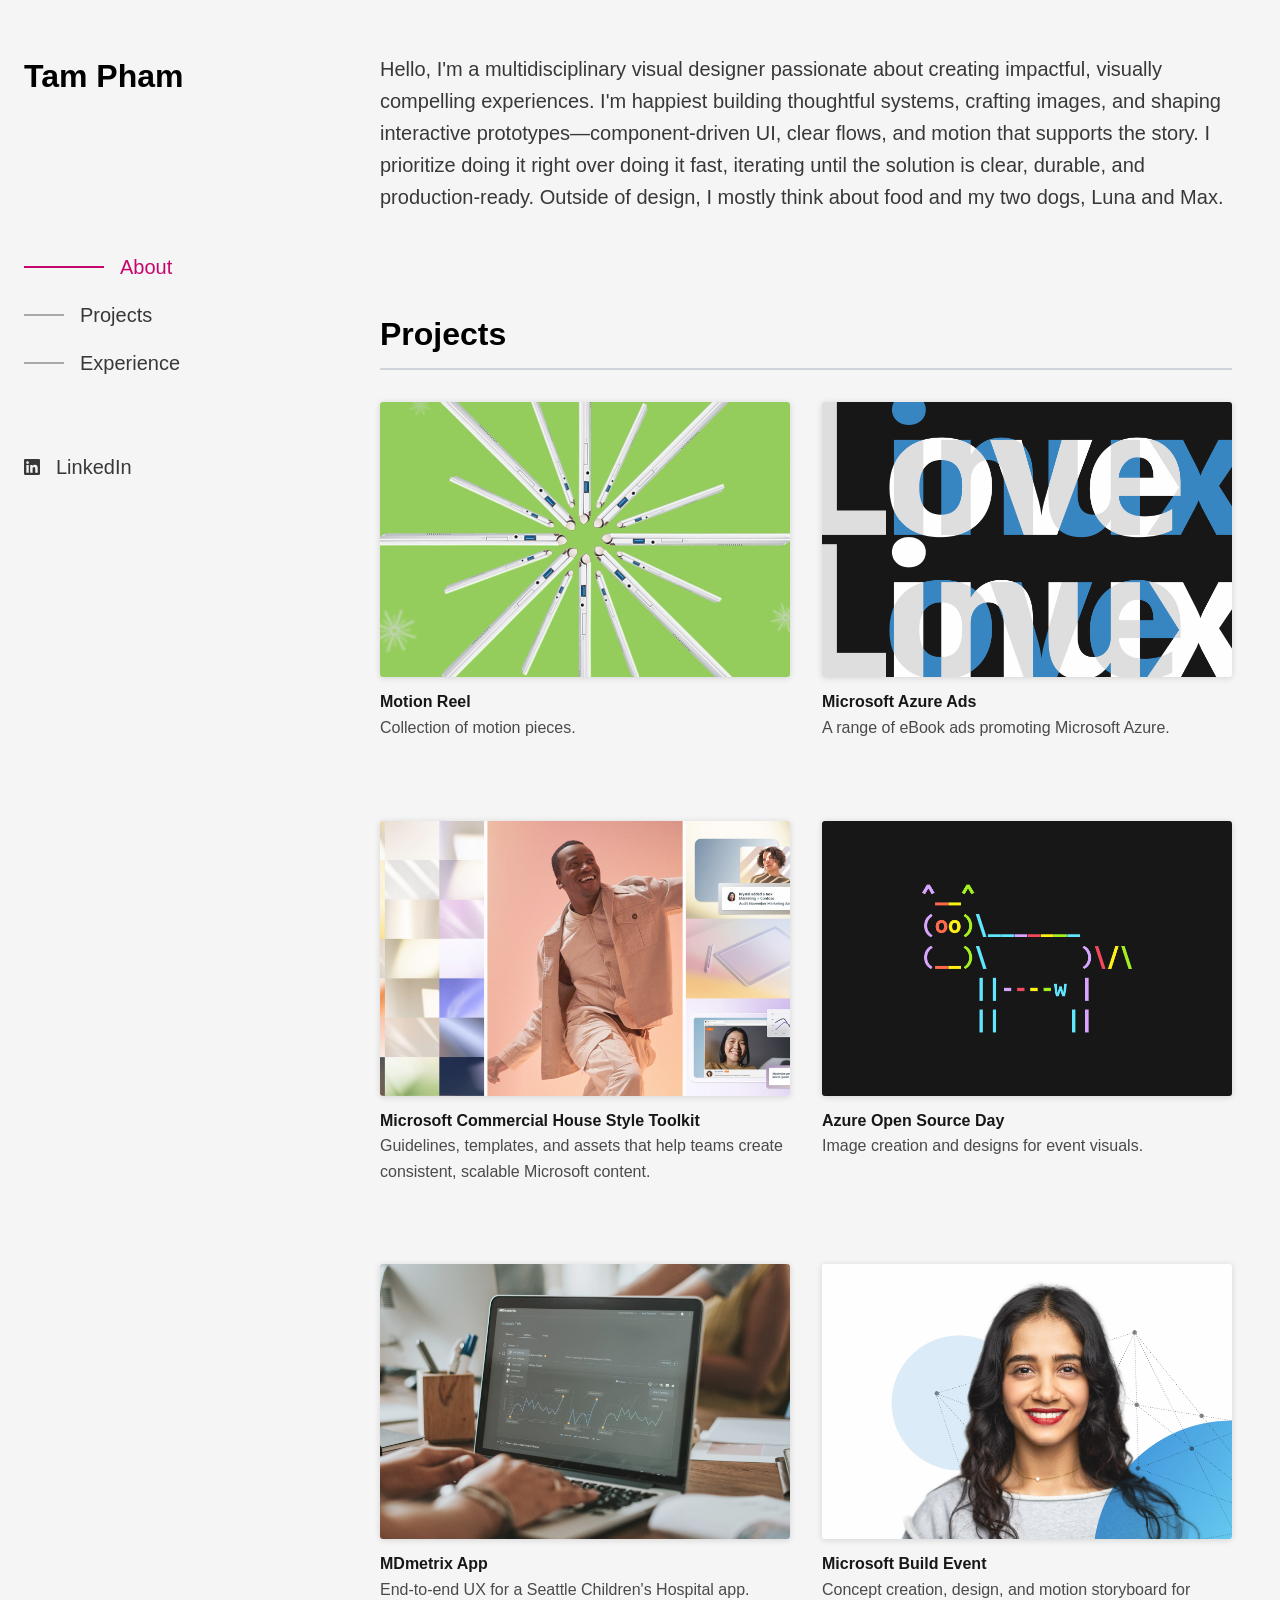
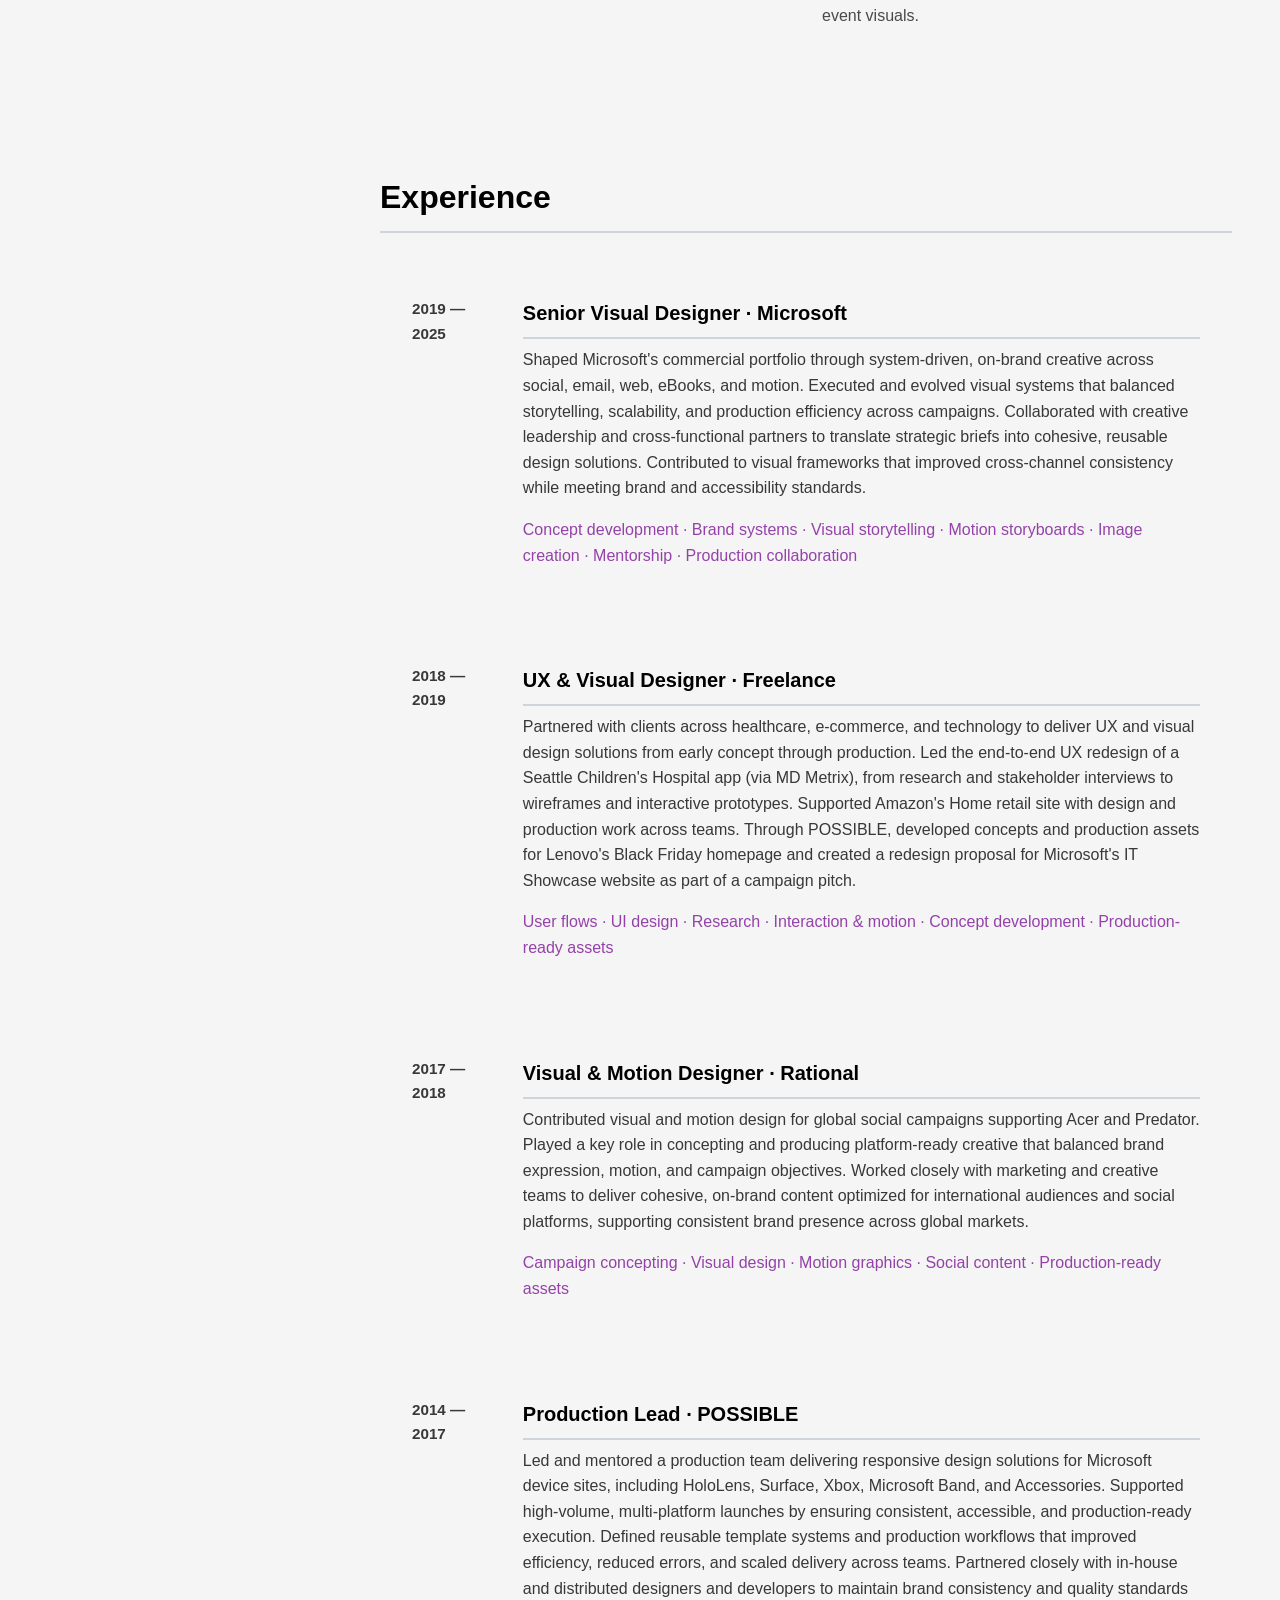
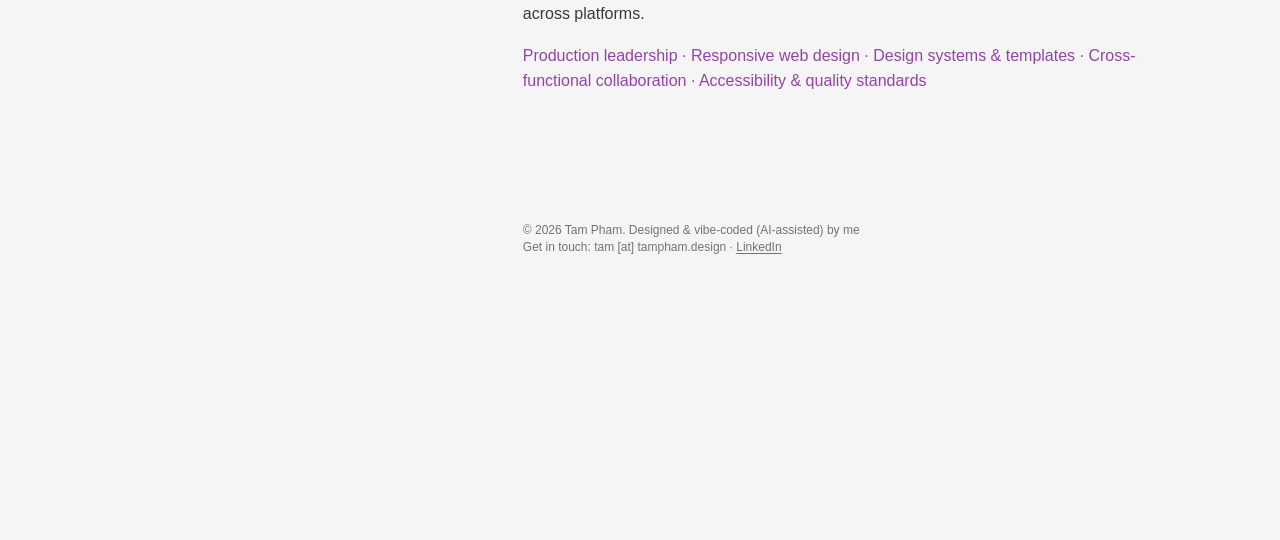
==== commit 86dd1698: "Promote staging - footer" ====
--- a/index.html
+++ b/index.html
@@ -196,7 +196,7 @@
             </ul>
 
           <footer class="footnote">
-          <div>© 2026 Tam Pham. Designed and coded by me.</div>
+          <div>© 2026 Tam Pham. Designed & vibe-coded (AI-assisted) by me</div>
           <div class="contact">
           Get in touch: tam [at] tampham.design ·
           <a href="https://www.linkedin.com/in/tam-pham-i-am" target="_blank" rel="noopener noreferrer">LinkedIn</a>
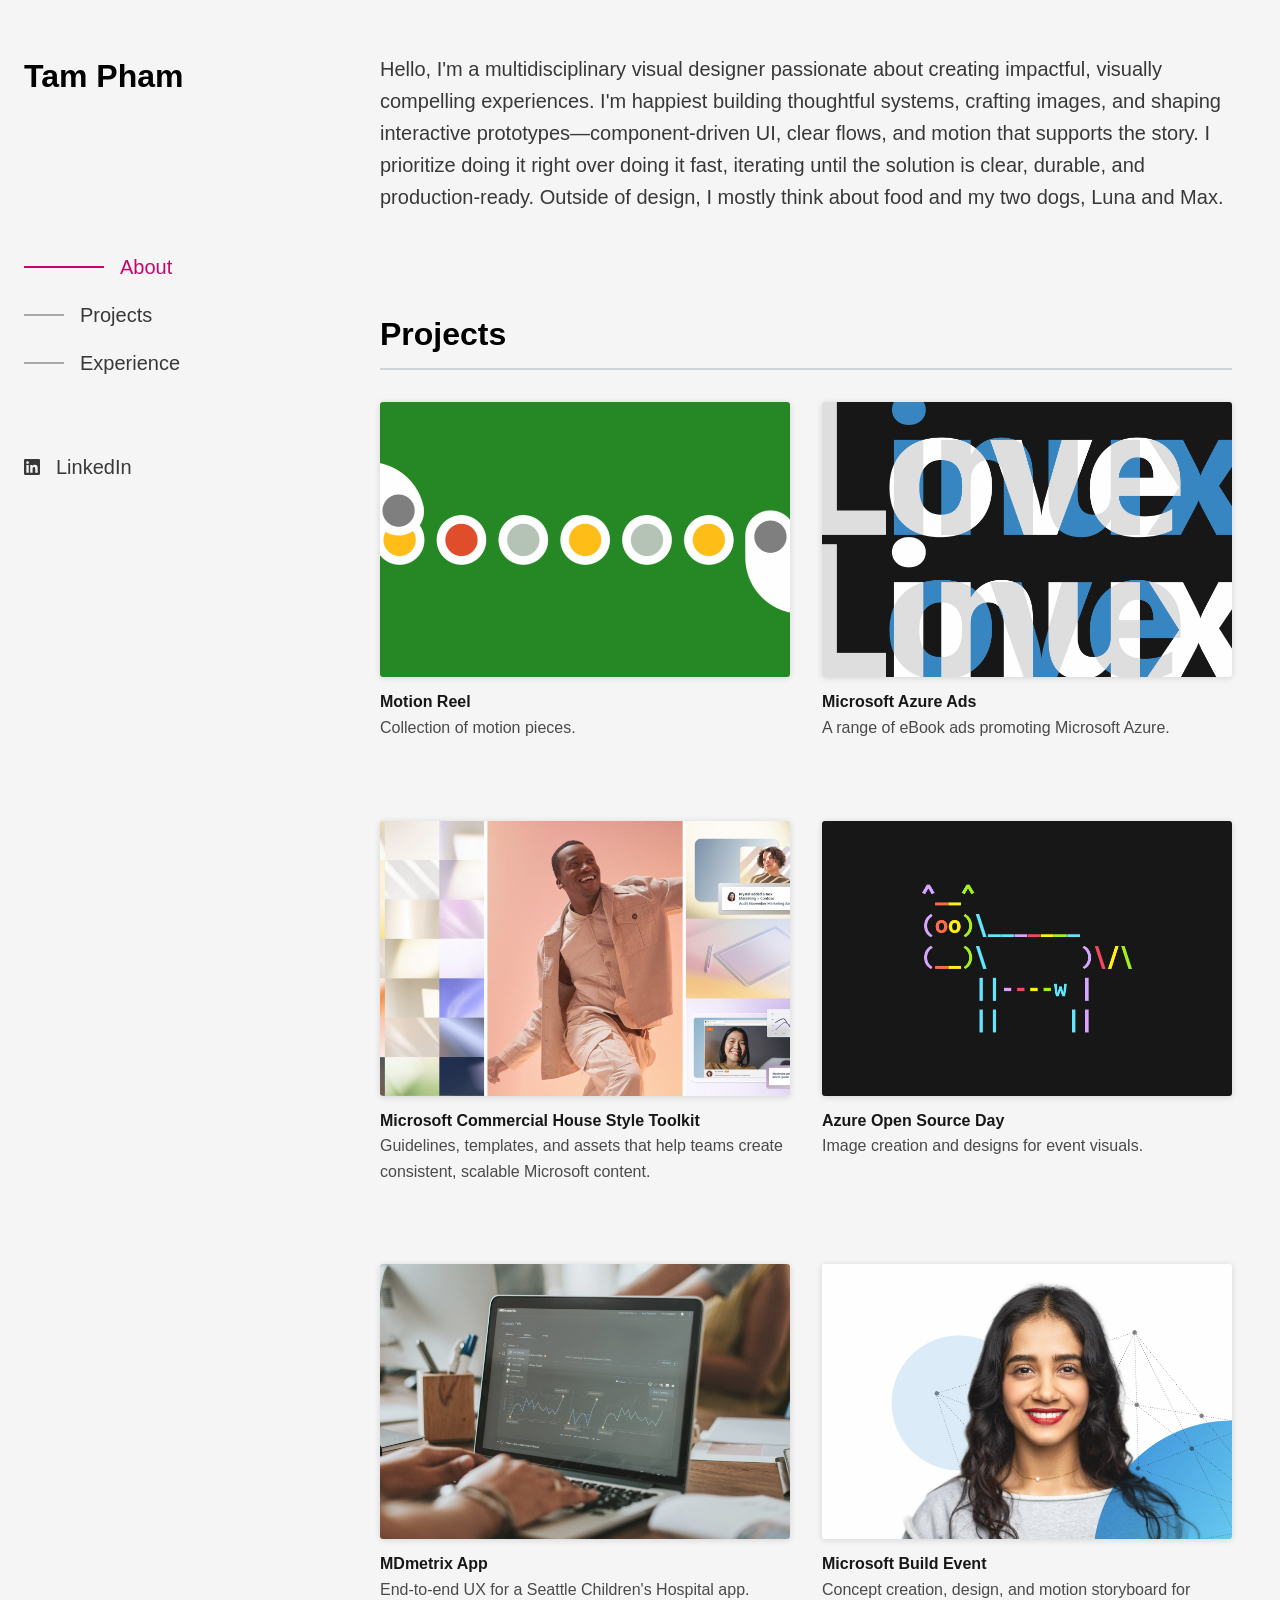
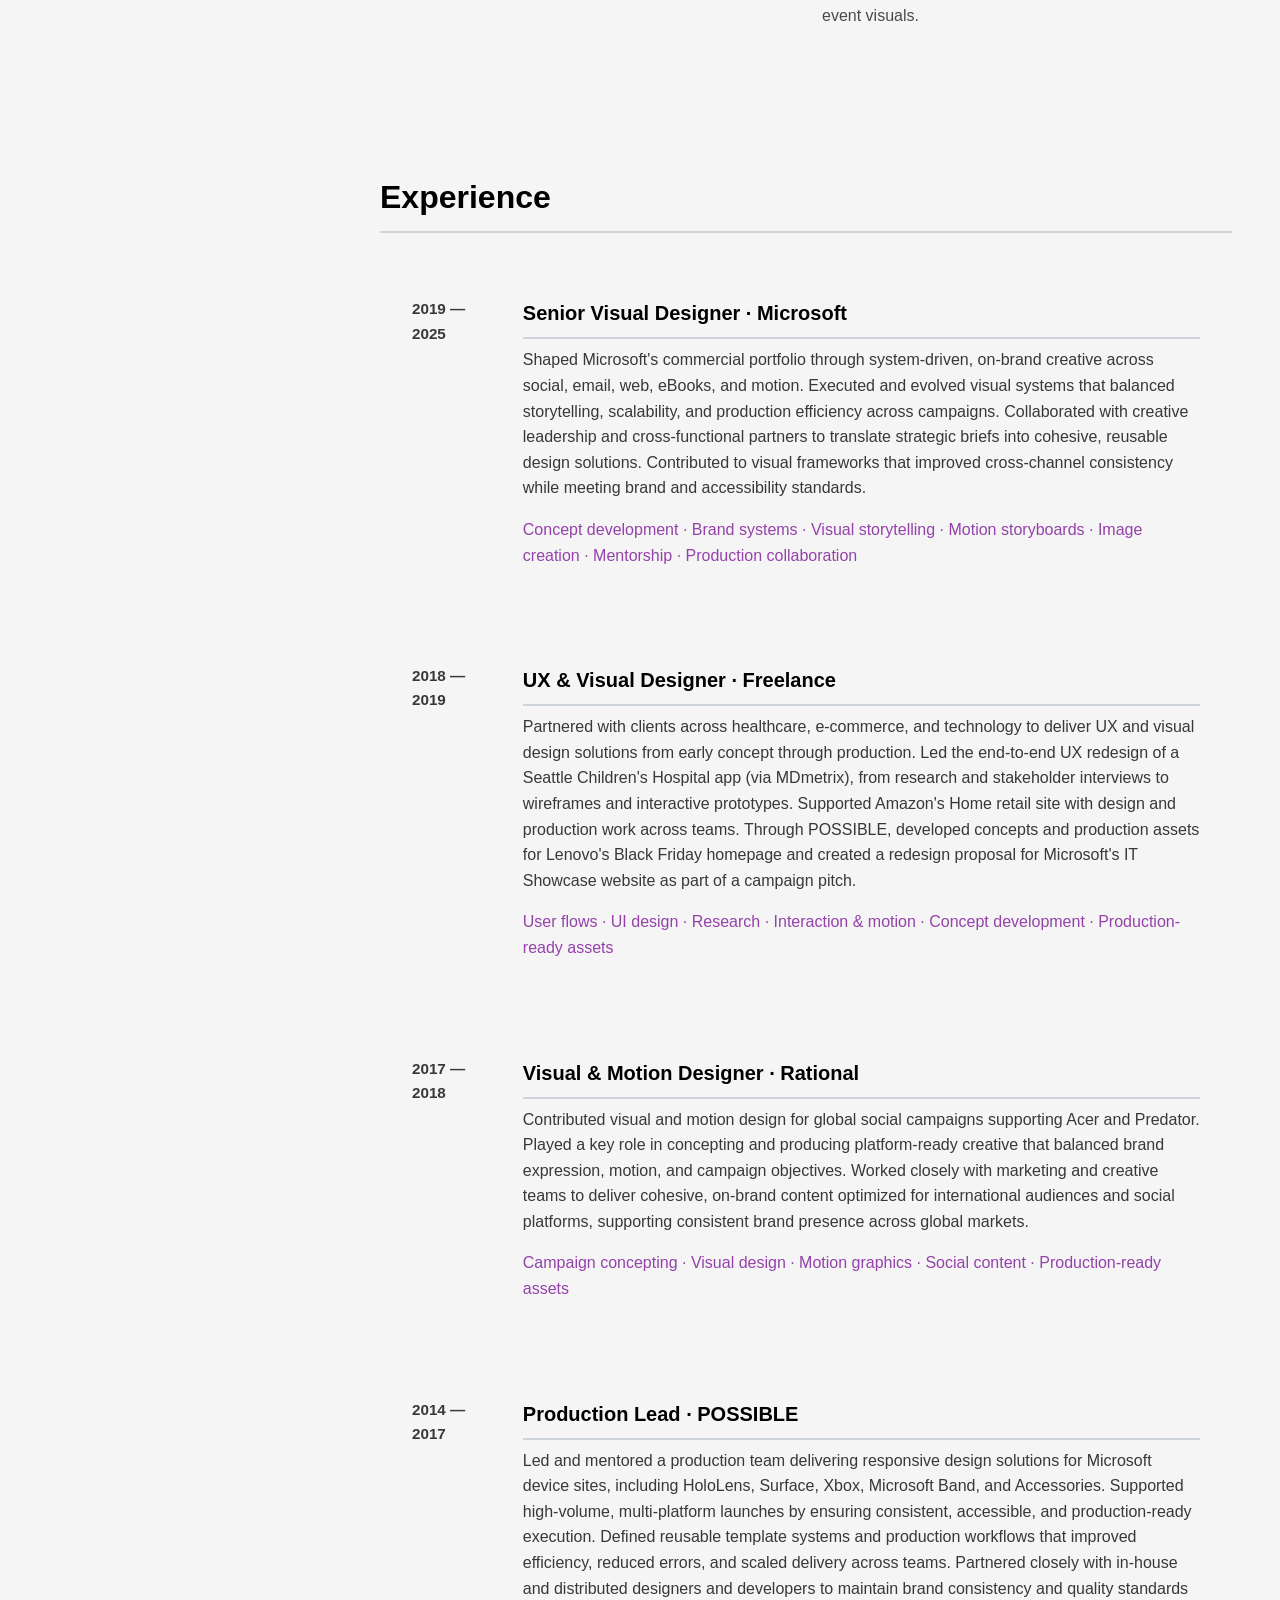
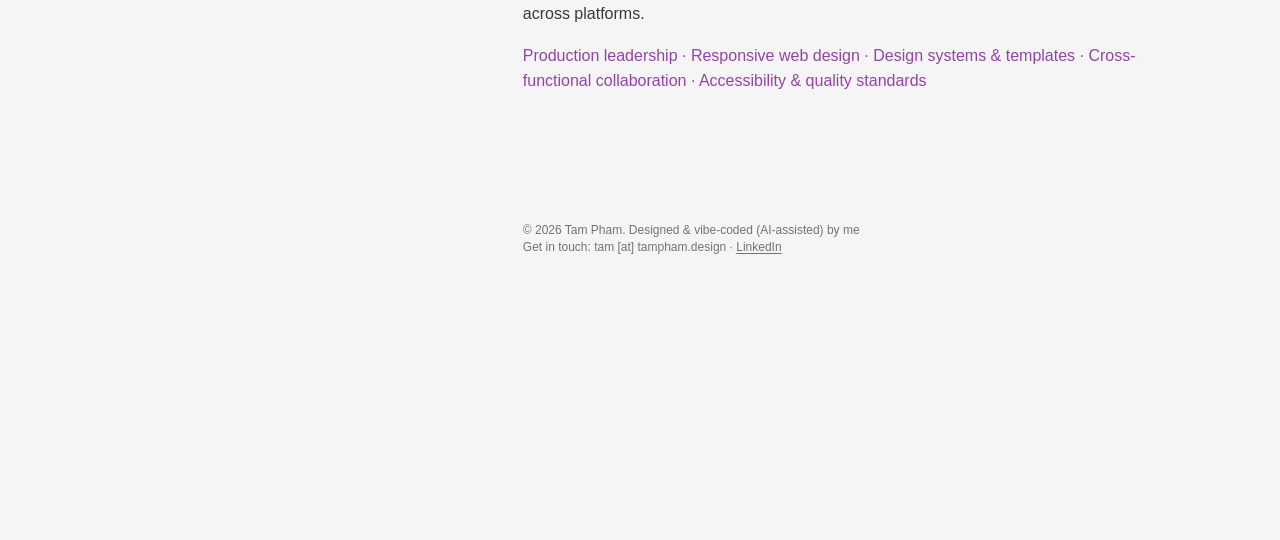
==== commit e6ad88af: "fix copy" ====
--- a/index.html
+++ b/index.html
@@ -4,9 +4,12 @@
   <head>
   <meta name="viewport" content="width=device-width,initial-scale=1" />
   <title>Tam Pham — Portfolio</title>
+    <!-- Favicon -->
+  <link rel="icon" href="./favicon.ico" type="image/x-icon">
+
+
   <!-- Your stylesheet -->
   <link rel="stylesheet" href="./css/style.css">
-</head>
   </head>
     
   <body>
@@ -147,7 +150,7 @@
             <p>
               Partnered with clients across healthcare, e-commerce, and technology to deliver 
               UX and visual design solutions from early concept through production. 
-              Led the end-to-end UX redesign of a Seattle Children's Hospital app (via MD Metrix), 
+              Led the end-to-end UX redesign of a Seattle Children's Hospital app (via MDmetrix), 
               from research and stakeholder interviews to wireframes and interactive prototypes. 
               Supported Amazon's Home retail site with design and production work across teams. 
               Through POSSIBLE, developed concepts and production assets for Lenovo's Black 
@@ -211,6 +214,10 @@
 
   </div>
 
+<button class="back-to-top" type="button" aria-label="Back to top">
+  ↑ Top
+</button>
+
 <!-- JS at the very end so the DOM is loaded -->
 <script>
   // ===== Cache DOM refs =====
@@ -243,6 +250,24 @@
     const expanded = menuToggle.getAttribute('aria-expanded') === 'true';
     menuToggle.setAttribute('aria-expanded', String(!expanded));
   });
+
+  // ===== Back to Top button =====
+const backToTopBtn = document.querySelector('.back-to-top');
+
+if (backToTopBtn) {
+  const showAfter = 600; // px scrolled before showing
+
+  function toggleBackToTop() {
+    backToTopBtn.classList.toggle('is-visible', window.scrollY > showAfter);
+  }
+
+  window.addEventListener('scroll', toggleBackToTop, { passive: true });
+  document.addEventListener('DOMContentLoaded', toggleBackToTop);
+
+  backToTopBtn.addEventListener('click', () => {
+    window.scrollTo({ top: 0, behavior: 'smooth' });
+  });
+}
 
   // Close menu after clicking a nav item (mobile)
   siteNav.querySelectorAll('a[href^="#"]').forEach(a => {
--- a/css/style.css
+++ b/css/style.css
@@ -252,6 +252,43 @@
 .skills { display: flex; flex-wrap: wrap; list-style: none; }
 .skills li { font-size: 1rem; color: #9442A9; font-weight: 500; }
 
+/* Back to Top Btn */
+.back-to-top {
+  position: fixed;
+  right: 1.25rem;
+  bottom: 1.25rem;
+  z-index: 2000;
+
+  padding: .6rem .8rem;
+  border: 1px solid rgba(56,56,56,.25);
+  border-radius: 999px;
+  background: #F2F2F2;
+  color: #383838;
+  font-size: .9rem;
+  cursor: pointer;
+
+  /* hidden by default */
+  opacity: 0;
+  pointer-events: none;
+  transform: translateY(8px);
+  transition: opacity .2s ease, transform .2s ease;
+}
+
+.back-to-top.is-visible {
+  opacity: 1;
+  pointer-events: auto;
+  transform: translateY(0);
+}
+
+.back-to-top:hover {
+  border-color: rgba(197,7,82,.6);
+  color: #C50752;
+}
+
+/* Optional: don’t show on very small screens */
+@media (max-width: 480px) {
+  .back-to-top { right: .75rem; bottom: .75rem; }
+}
 
 /* =========================
  Subpages
@@ -295,6 +332,12 @@
   display: block;
   border-radius: 3px;         /* match your style */
 }
+.m-item video {
+  width: 100%;
+  height: auto;
+  display: block;
+  border-radius: 3px;
+}
 
 /* Global subtle image/video shadow */
 .project-card img,
@@ -332,7 +375,6 @@
     margin-top: 2em; /* gives visual separation */
   }
 }
-
 /* =========================
    Mobile (<=768px)
 ========================= */
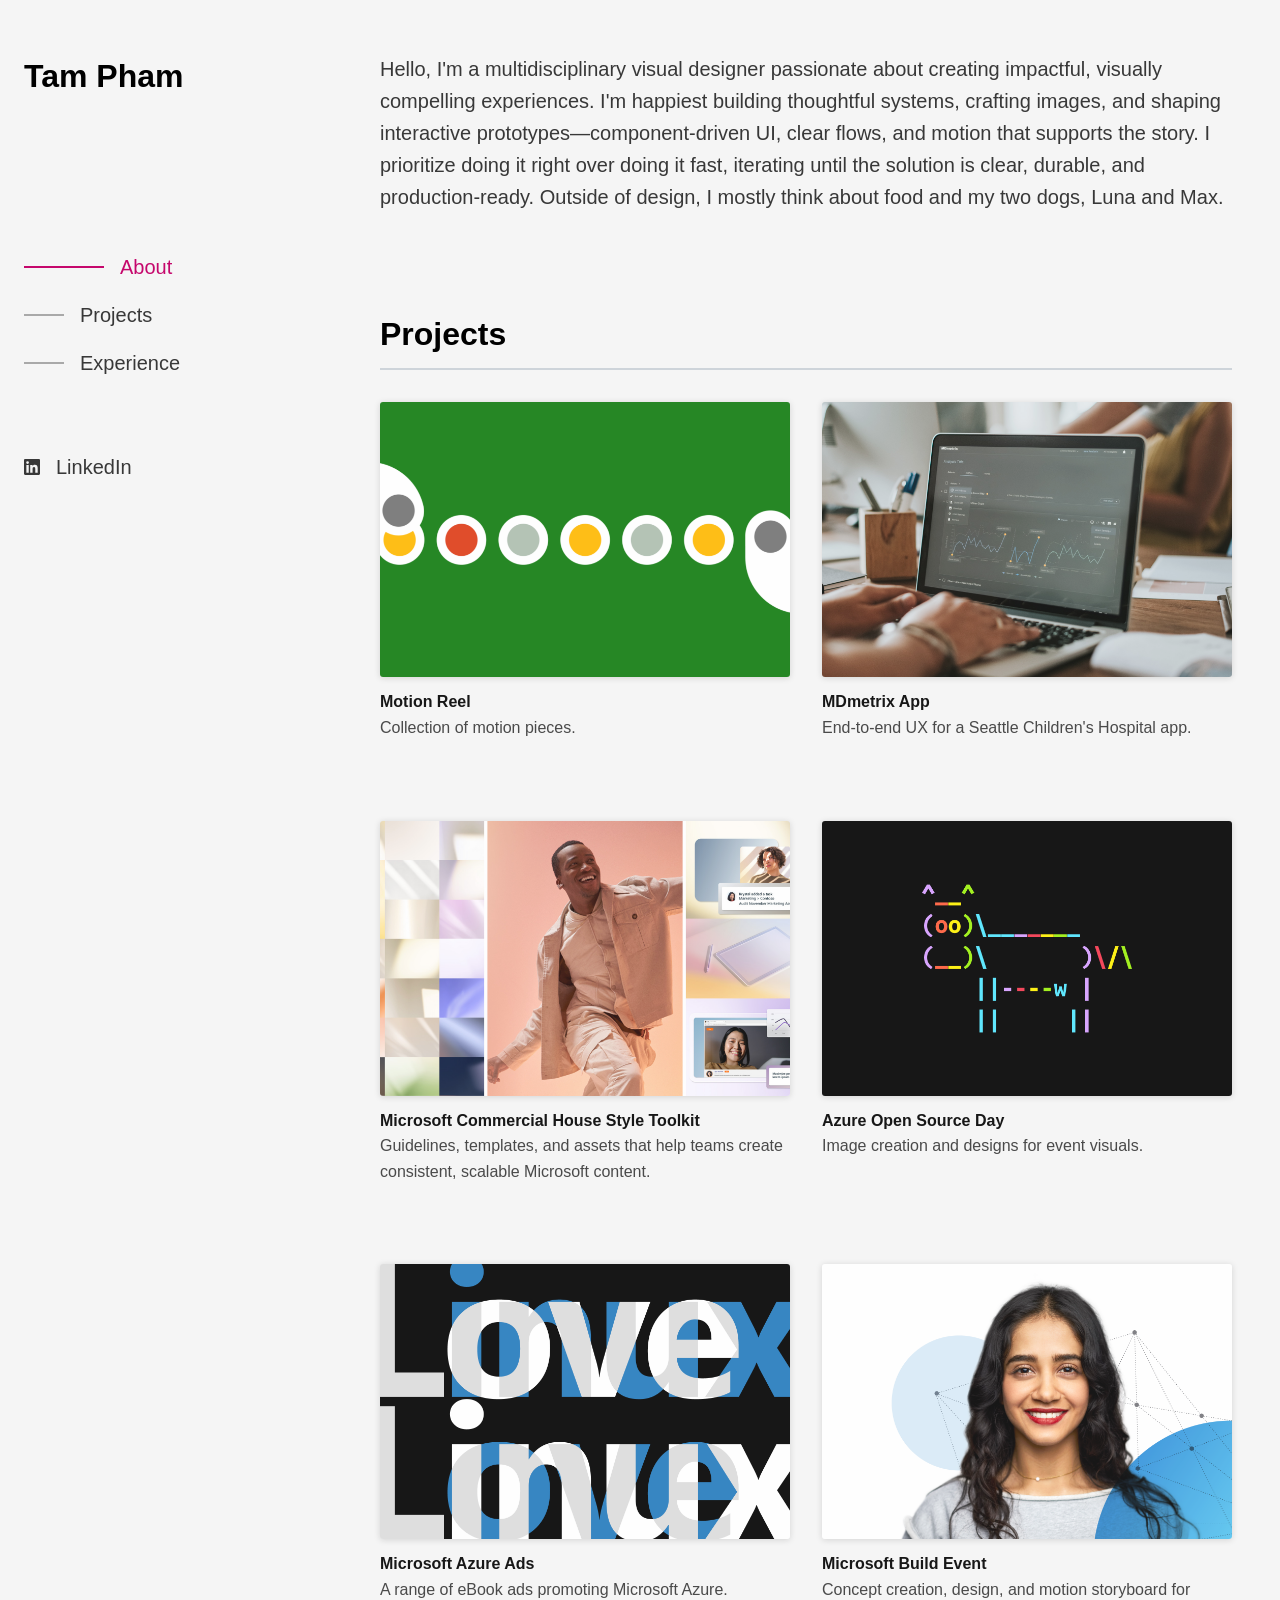
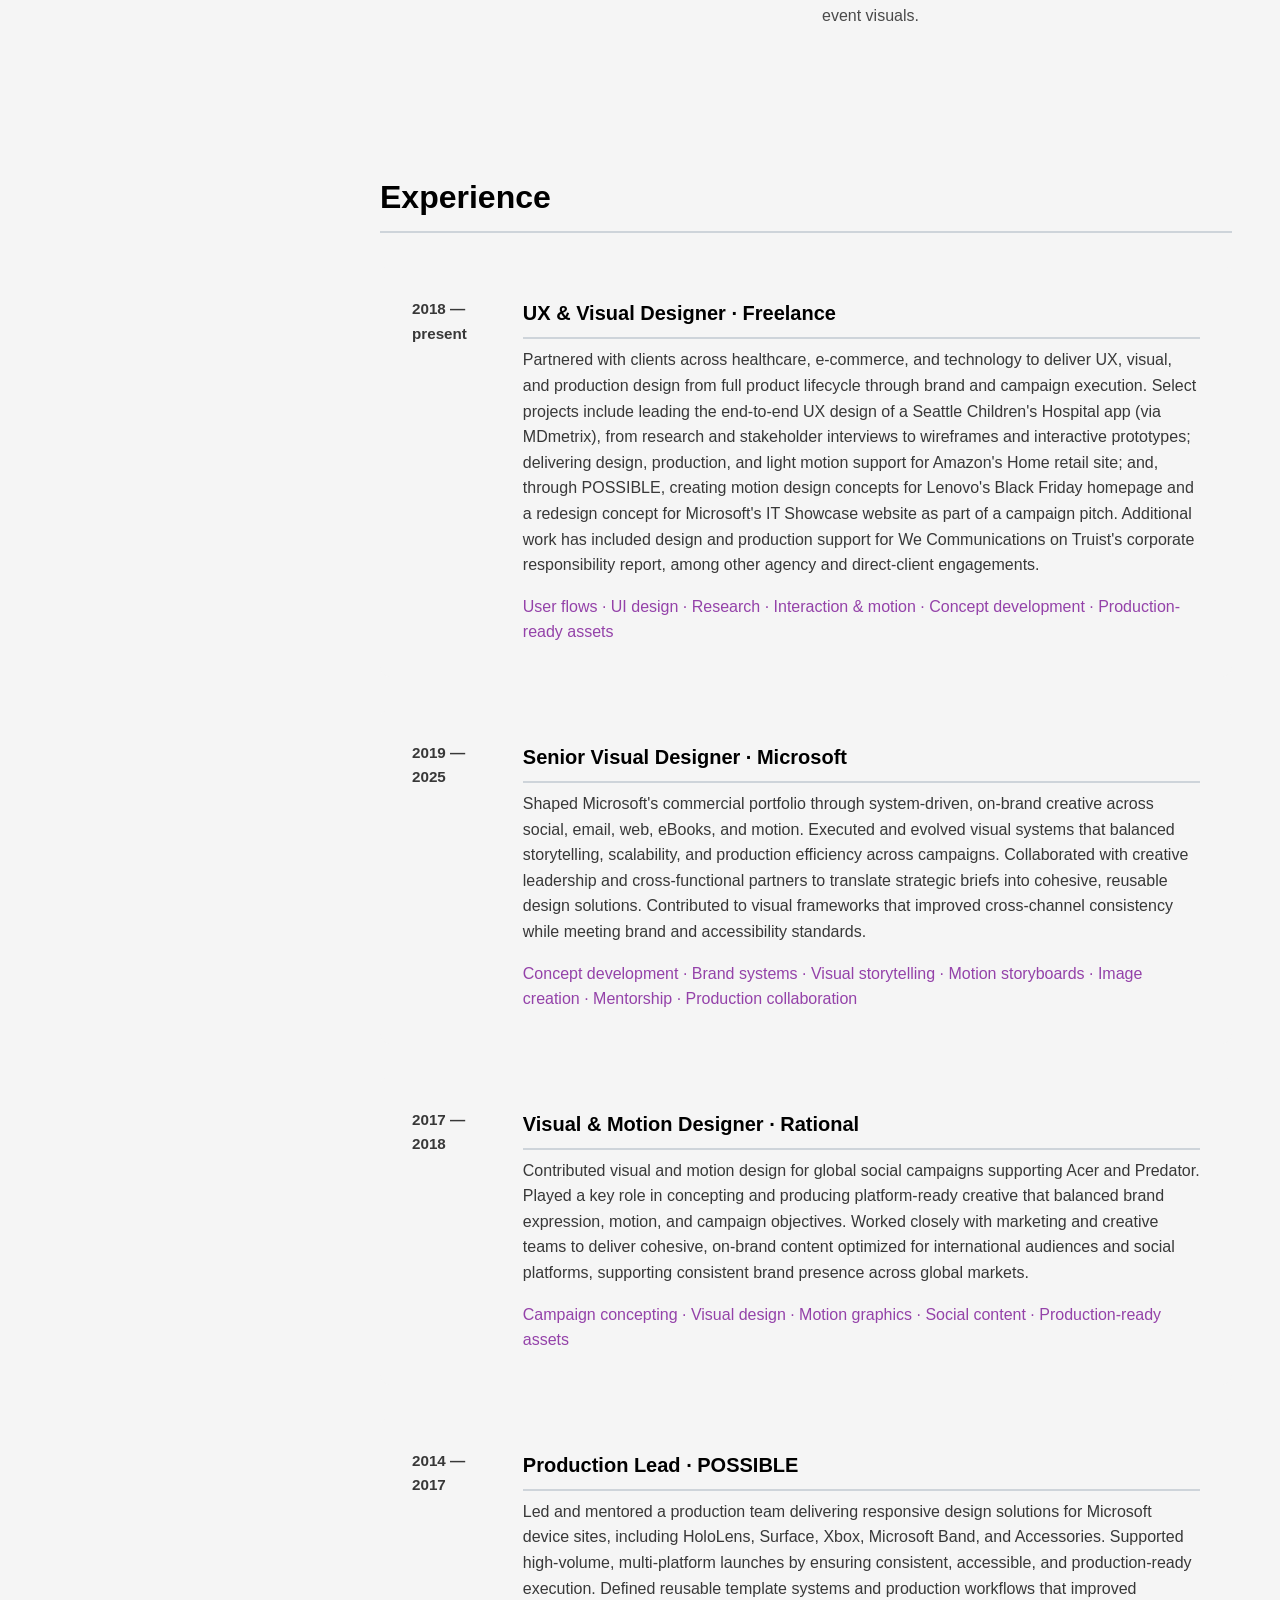
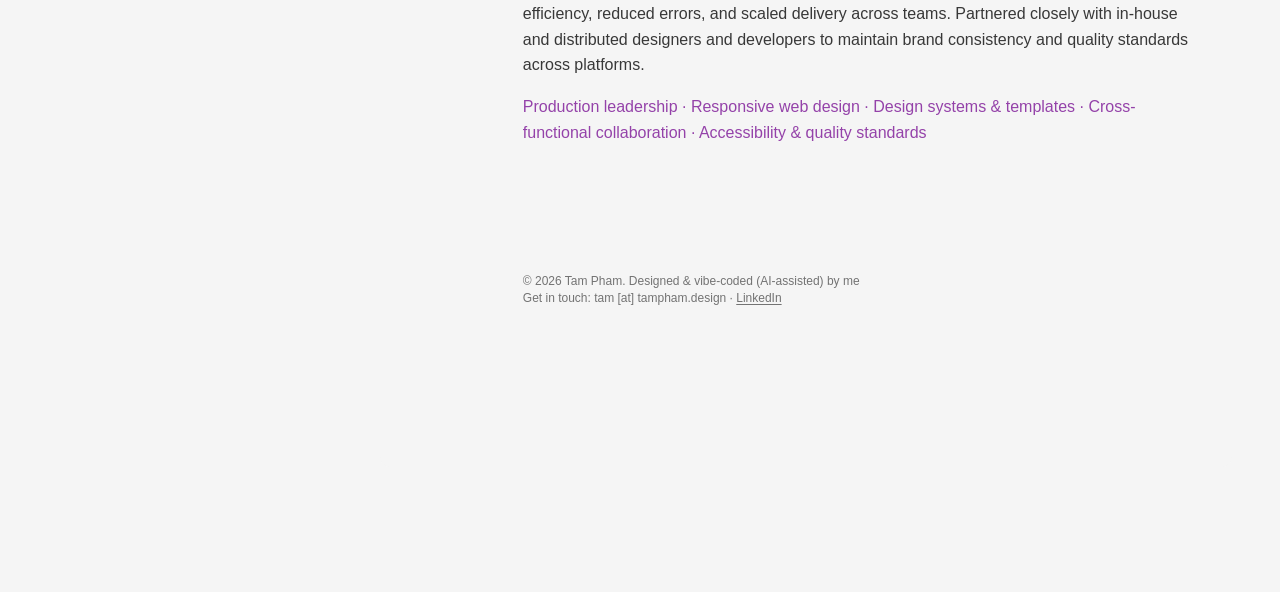
==== commit 8abca29b: "Claude updates" ====
--- a/index.html
+++ b/index.html
@@ -2,6 +2,7 @@
 <html lang="en">
 
   <head>
+  <meta charset="utf-8" />
   <meta name="viewport" content="width=device-width,initial-scale=1" />
   <title>Tam Pham — Portfolio</title>
     <!-- Favicon -->
@@ -81,10 +82,10 @@
           <p>Collection of motion pieces.</p>
           </a>
           
-          <a href="./project_ms_azure_ads.html" class="project-card">
-          <img src="./assets/AZ_EbookAdInserts_covermain.png" alt="Microsoft Azure Ads">
-          <h4>Microsoft Azure Ads</h4>
-          <p>A range of eBook ads promoting Microsoft Azure.</p>
+          <a href="./project_mdmetrix.html" class="project-card">
+          <img src="./assets/Mdmetrix_cover.jpg" alt="MDmetrix App">
+          <h4>MDmetrix App</h4>
+          <p>End-to-end UX for a Seattle Children's Hospital app.</p>
           </a>
           
           <a href="./project_ms_housestylekit.html" class="project-card">
@@ -98,11 +99,11 @@
           <h4>Azure Open Source Day</h4>
           <p>Image creation and designs for event visuals.</p>
           </a>
-          
-          <a href="./project_mdmetrix.html" class="project-card">
-          <img src="./assets/Mdmetrix_cover.jpg" alt="MDmetrix App">
-          <h4>MDmetrix App</h4>
-          <p>End-to-end UX for a Seattle Children's Hospital app.</p>
+
+         <a href="./project_ms_azure_ads.html" class="project-card">
+          <img src="./assets/AZ_EbookAdInserts_covermain.png" alt="Microsoft Azure Ads">
+          <h4>Microsoft Azure Ads</h4>
+          <p>A range of eBook ads promoting Microsoft Azure.</p>
           </a>
           
           <a href="./project_ms_build.html" class="project-card">
@@ -121,8 +122,30 @@
 
         <div class="experience-card">
           <div class="experience-date">
+            <span>2018 — present</span>
+          </div>
+
+          <div class="experience-details">
+            <h3>UX &amp; Visual Designer · Freelance</h3>
+            <p>
+              Partnered with clients across healthcare, e-commerce, and technology to deliver UX, visual, and production design 
+              from full product lifecycle through brand and campaign execution. Select projects include leading the end-to-end 
+              UX design of a Seattle Children's Hospital app (via MDmetrix), from research and stakeholder interviews to wireframes 
+              and interactive prototypes; delivering design, production, and light motion support for Amazon's Home retail site; 
+              and, through POSSIBLE, creating motion design concepts for Lenovo's Black Friday homepage and a redesign concept for 
+              Microsoft's IT Showcase website as part of a campaign pitch. Additional work has included design and production 
+              support for We Communications on Truist's corporate responsibility report, among other agency and direct-client engagements.</p>
+            <ul class="skills">
+              <li>User flows · UI design · Research · Interaction & motion · Concept development · Production-ready assets</li>
+            </ul>
+            </div>
+        </div>
+        
+                <div class="experience-card">
+          <div class="experience-date">
             <span>2019 — 2025</span>
           </div>
+          
           <div class="experience-details">
             <h3>Senior Visual Designer · Microsoft</h3>
             <p>
@@ -137,26 +160,6 @@
             </p>
             <ul class="skills">
             <li>Concept development · Brand systems · Visual storytelling · Motion storyboards · Image creation · Mentorship · Production collaboration</li>
-            </ul>
-            </div>
-        </div>
-
-        <div class="experience-card">
-          <div class="experience-date">
-            <span>2018 — 2019</span>
-          </div>
-          <div class="experience-details">
-            <h3>UX &amp; Visual Designer · Freelance</h3>
-            <p>
-              Partnered with clients across healthcare, e-commerce, and technology to deliver 
-              UX and visual design solutions from early concept through production. 
-              Led the end-to-end UX redesign of a Seattle Children's Hospital app (via MDmetrix), 
-              from research and stakeholder interviews to wireframes and interactive prototypes. 
-              Supported Amazon's Home retail site with design and production work across teams. 
-              Through POSSIBLE, developed concepts and production assets for Lenovo's Black 
-              Friday homepage and created a redesign proposal for Microsoft's IT Showcase website as part of a campaign pitch.</p>
-            <ul class="skills">
-              <li>User flows · UI design · Research · Interaction & motion · Concept development · Production-ready assets</li>
             </ul>
             </div>
         </div>
--- a/css/style.css
+++ b/css/style.css
@@ -75,7 +75,8 @@
   flex-direction: column;
   align-items: stretch;
   gap: 1.25rem;
-  height: 100vh;
+  /* No fixed height: let the sidebar stretch to the full page height (flex
+     align-items: stretch) so the sticky nav can travel the whole scroll. */
 }
 
 .sidebar-inner {
@@ -84,7 +85,7 @@
   z-index: 100;
   display: flex;
   flex-direction: column;
-  height: 100%;
+  height: calc(100vh - 4rem);     /* one viewport tall (minus sidebar padding) so it stays pinned */
   gap: clamp(8px, 2.5vh, 28px);   /* proportional vertical rhythm */
 }
 
